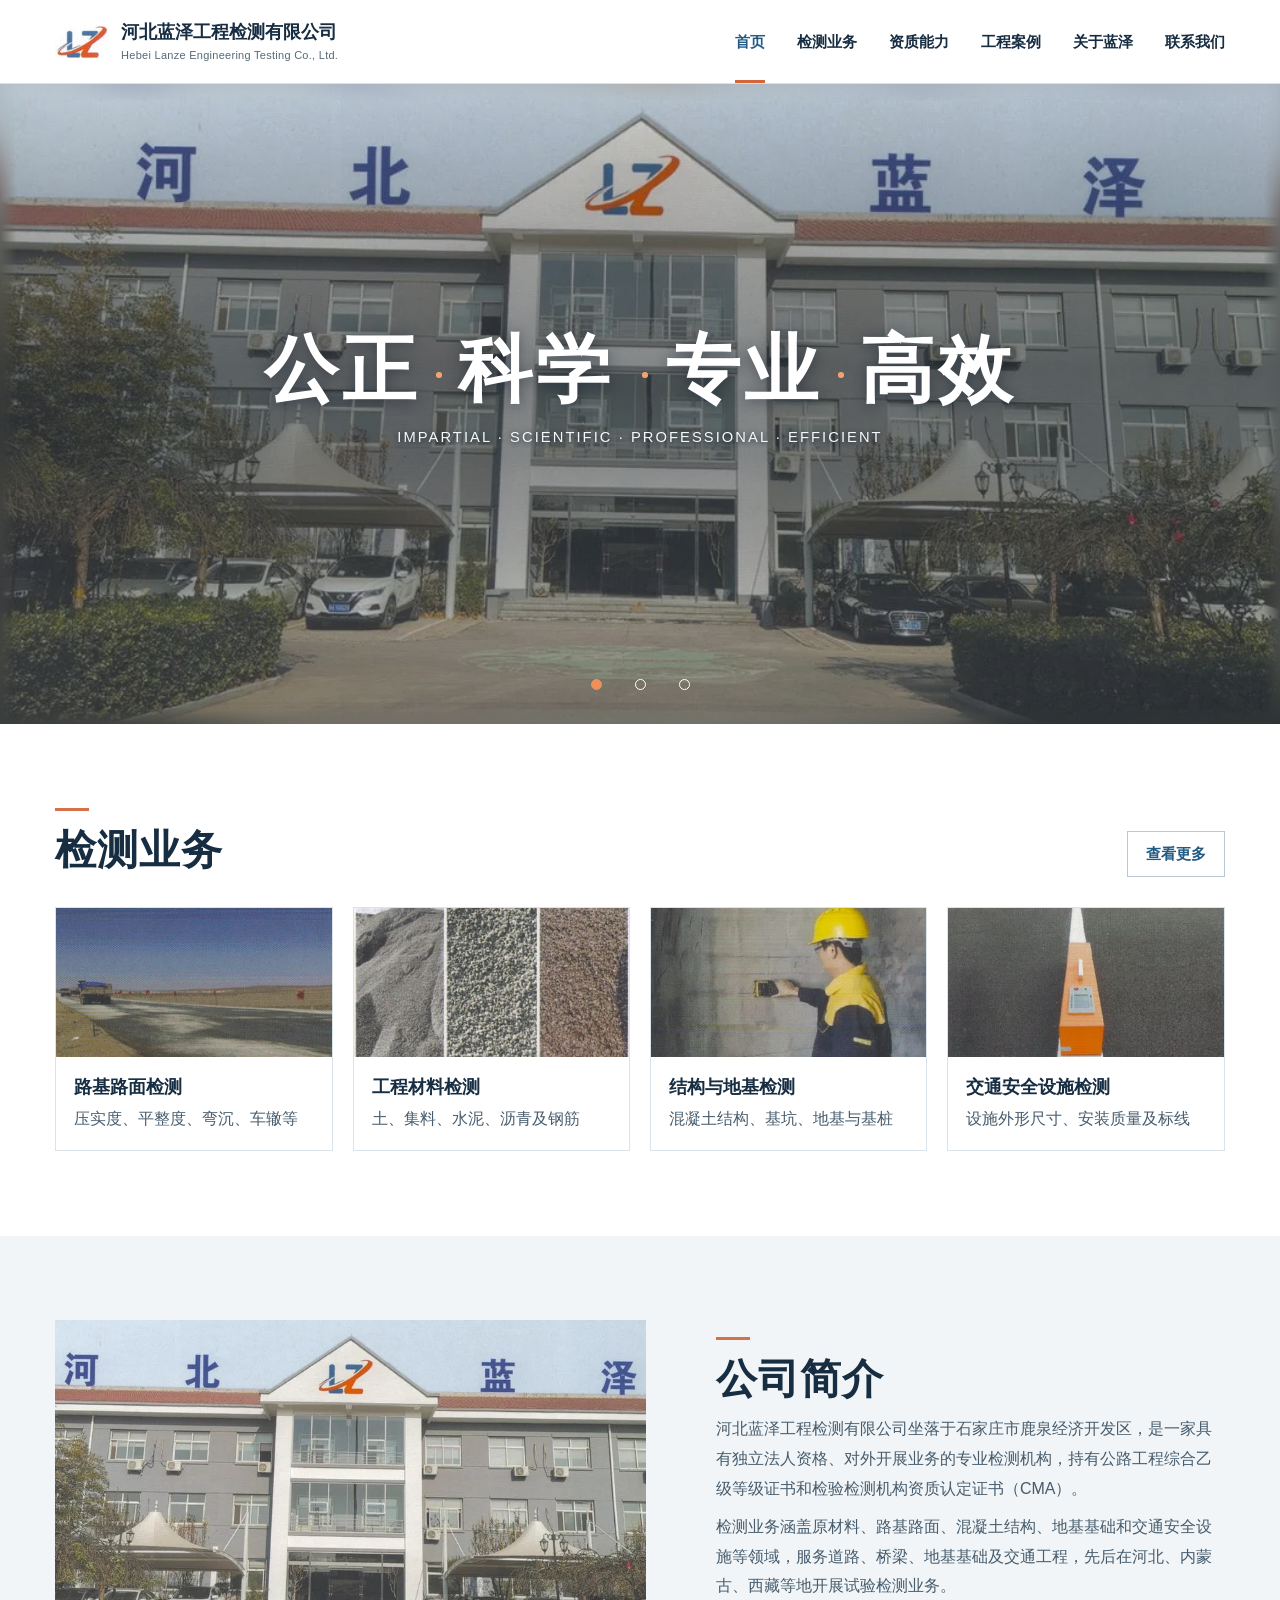
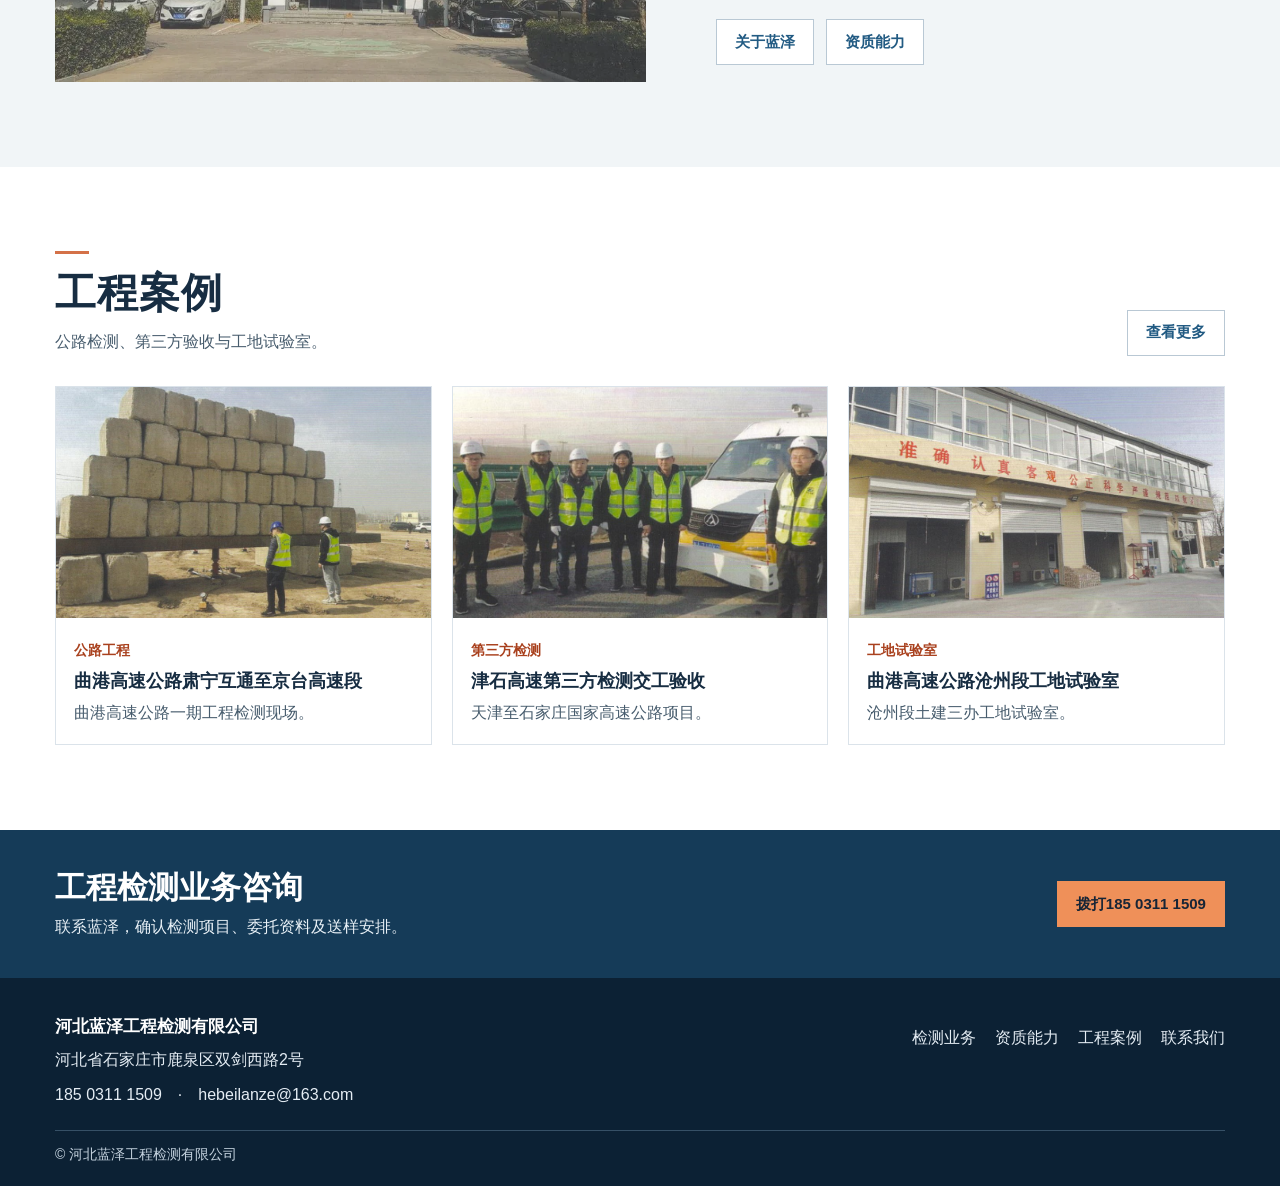
==== index.html @ 1d8c13ee "Enlarge the mobile homepage banner - Phone banner 8:5 (was 16:9); photos stay complete, scaled 8% so" ====
<!doctype html>
<html lang="zh-CN">
<head>
  <meta charset="utf-8">
  <meta name="viewport" content="width=device-width, initial-scale=1, viewport-fit=cover">
  <meta name="description" content="河北蓝泽工程检测有限公司提供公路工程、工程材料及地基基础检测服务。浏览业务范围、资质能力、工程案例及联系方式。">
  <title>河北蓝泽工程检测有限公司｜公路工程试验检测</title>
  <link rel="icon" href="assets/logo.jpg" type="image/jpeg">
  <link rel="stylesheet" href="styles.css?v=20261122e">
  <link rel="stylesheet" href="desktop-carousel.css?v=20261122e" media="(min-width: 961px), (min-width: 871px) and (min-height: 501px), (min-width: 871px) and (pointer: fine), (min-width: 871px) and (pointer: none)">
  <link rel="stylesheet" href="mobile.css?v=20261122e" media="(max-width: 870px), (max-width: 960px) and (max-height: 500px) and (pointer: coarse)">
  <script src="site.js?v=20261122e" defer></script>
  <script src="carousel.js?v=20261122e" defer></script>
</head>
<body class="home-page">
<a class="skip" href="#main">跳至页面内容</a>
      <header class="header">
        <div class="container header-row">
          <a class="brand" href="index.html">
            <img src="assets/logo.jpg" alt="" width="104" height="69" class="brand-mark">
            <span class="brand-text">
              <span class="brand-name">河北蓝泽工程检测有限公司</span>
              <span class="brand-en" lang="en">Hebei Lanze Engineering Testing Co., Ltd.</span>
            </span>
          </a>
          <button class="menu-button" type="button" aria-controls="site-nav" aria-expanded="false" aria-label="展开导航">
            <span class="menu-bars" aria-hidden="true"></span>
          </button>
          <nav class="nav" id="site-nav" aria-label="主导航">
            <a class="nav-link" href="index.html" aria-current="page">首页</a>
<a class="nav-link" href="services.html">检测业务</a>
<a class="nav-link" href="qualifications.html">资质能力</a>
<a class="nav-link" href="projects.html">工程案例</a>
<a class="nav-link" href="about.html">关于蓝泽</a>
<a class="nav-link" href="contact.html">联系我们</a>
          </nav>
        </div>
      </header>
<main id="main">
<section class="hero" data-carousel aria-label="公正、科学、专业、高效">
    <div class="hero-slides">

          <div class="hero-slide hero-office" data-slide data-active aria-hidden="false">
            <picture>
              <source media="(max-width: 870px), (max-width: 960px) and (max-height: 500px) and (pointer: coarse)" srcset="assets/office-mobile.webp" type="image/webp">
              <source media="(max-width: 870px), (max-width: 960px) and (max-height: 500px) and (pointer: coarse)" srcset="assets/office-mobile.jpg">
              <img src="assets/office.jpg" alt="河北蓝泽工程检测有限公司正门" width="1800" height="899" fetchpriority="high">
            </picture>
          </div>

          <!-- shijiazhuang-expressway.jpg photo credit and license: assets/photo-credits.txt -->
          <div class="hero-slide hero-highway" data-slide aria-hidden="true">
            <picture>
              <source media="(max-width: 870px), (max-width: 960px) and (max-height: 500px) and (pointer: coarse)" srcset="assets/shijiazhuang-expressway-mobile.webp" type="image/webp">
              <source media="(max-width: 870px), (max-width: 960px) and (max-height: 500px) and (pointer: coarse)" srcset="assets/shijiazhuang-expressway-mobile.jpg">
              <img src="assets/shijiazhuang-expressway.jpg" alt="石家庄 S78 高速公路的高处远景" width="1800" height="960" decoding="async">
            </picture>
          </div>


          <div class="hero-slide hero-bridge-truck" data-slide aria-hidden="true">
            <picture>
              <source media="(max-width: 870px), (max-width: 960px) and (max-height: 500px) and (pointer: coarse)" srcset="assets/bridge-truck-mobile.webp" type="image/webp">
              <source media="(max-width: 870px), (max-width: 960px) and (max-height: 500px) and (pointer: coarse)" srcset="assets/bridge-truck-mobile.jpg">
              <img src="assets/bridge-truck.jpg" alt="河北蓝泽的黄色桥梁检测车" width="1800" height="867" decoding="async">
            </picture>
          </div></div>
    <div class="container">
      <div class="hero-copy">
        <h1 aria-label="公正、科学、专业、高效"><span>公正<i aria-hidden="true"></i>科学</span><span>专业<i aria-hidden="true"></i>高效</span></h1>
        <p class="hero-translation" lang="en">Impartial · Scientific · Professional · Efficient</p>
      </div>
    </div>
    <div class="hero-controls" data-slide-controls role="group" aria-label="首页图片切换">
      <button class="slide-select" type="button" data-slide-to="0" aria-label="显示公司正门" aria-pressed="true"></button>
<button class="slide-select" type="button" data-slide-to="1" aria-label="显示石家庄 S78 高速公路远景" aria-pressed="false"></button>
<button class="slide-select" type="button" data-slide-to="2" aria-label="显示蓝泽检测车" aria-pressed="false"></button>
    </div>
  </section>
  <section class="section home-services" id="home-services">
    <div class="container">
      <div class="section-heading"><div><p class="mobile-only section-eyebrow" lang="en">Services</p><h2>检测业务</h2></div><a class="button button-outline home-more" href="services.html" aria-label="查看更多检测业务">查看更多</a></div>
      <div class="cards cards-four service-cards"><a class="card" href="services.html#road">
              <img src="assets/road.jpg" alt="" width="440" height="296" loading="lazy" decoding="async">
              <div class="card-body"><h3>路基路面检测</h3><p>压实度、平整度、弯沉、车辙等</p></div>
            </a>
<a class="card" href="services.html#materials">
              <img src="assets/aggregate.jpg" alt="" width="444" height="296" loading="lazy" decoding="async">
              <div class="card-body"><h3>工程材料检测</h3><p>土、集料、水泥、沥青及钢筋</p></div>
            </a>
<a class="card" href="services.html#structures">
              <img src="assets/structure.jpg" alt="" width="443" height="294" loading="lazy" decoding="async">
              <div class="card-body"><h3>结构与地基检测</h3><p>混凝土结构、基坑、地基与基桩</p></div>
            </a>
<a class="card" href="services.html#traffic">
              <img src="assets/traffic.jpg" alt="" width="444" height="293" loading="lazy" decoding="async">
              <div class="card-body"><h3>交通安全设施检测</h3><p>设施外形尺寸、安装质量及标线</p></div>
            </a></div>
    </div>
  </section>
  <section class="section section-tint home-about">
    <div class="container split">
      <figure class="split-media">
        <picture>
          <source media="(max-width: 870px), (max-width: 960px) and (max-height: 500px) and (pointer: coarse)" srcset="assets/office-mobile.webp" type="image/webp">
          <source media="(max-width: 870px), (max-width: 960px) and (max-height: 500px) and (pointer: coarse)" srcset="assets/office-mobile.jpg">
          <img src="assets/office.jpg" alt="河北蓝泽工程检测有限公司正门" width="1800" height="899" loading="lazy" decoding="async">
        </picture>
      </figure>
      <div class="split-copy">
        <div class="split-heading"><div><p class="mobile-only section-eyebrow" lang="en">About Lanze</p><h2>公司简介</h2></div><a class="mobile-only home-more" href="about.html" aria-label="查看更多公司介绍">查看更多</a></div>
        <p>河北蓝泽工程检测有限公司坐落于石家庄市鹿泉经济开发区，是一家具有独立法人资格、对外开展业务的专业检测机构，持有公路工程综合乙级等级证书和检验检测机构资质认定证书（CMA）。</p>
        <p>检测业务涵盖原材料、路基路面、混凝土结构、地基基础和交通安全设施等领域，服务道路、桥梁、地基基础及交通工程，先后在河北、内蒙古、西藏等地开展试验检测业务。</p>
        <dl class="mobile-only home-facts">
          <div><dt>检测业务类别</dt><dd>16 <span>大类</span></dd></div>
          <div><dt>检测参数</dt><dd>164 <span>项</span></dd></div>
          <div><dt>大中型检测仪器设备</dt><dd>207 <span>余台套</span></dd></div>
          <div><dt>中心试验室检测室</dt><dd>20 <span>个</span></dd></div>
          <div><dt>办公及试验场所</dt><dd>1,500 <span>m²</span></dd></div>
          <div><dt>试验检测师</dt><dd>18 <span>名</span></dd></div>
        </dl>
        <div class="actions"><a class="button button-outline" href="about.html">关于蓝泽</a><a class="button button-outline" href="qualifications.html">资质能力</a></div>
      </div>
    </div>
  </section>
  <section class="section home-projects" id="home-projects">
    <div class="container">
      <div class="section-heading"><div><p class="mobile-only section-eyebrow" lang="en">Projects</p><h2>工程案例</h2><p>公路检测、第三方验收与工地试验室。</p></div><a class="button button-outline home-more" href="projects.html" aria-label="查看更多工程案例">查看更多</a></div>
      <div class="cards cards-three case-cards"><a class="card" href="projects.html#qugang"><img src="assets/qugang.jpg" alt="曲港高速公路项目现场" width="946" height="706" loading="lazy" decoding="async"><div class="card-body"><span class="category">公路工程</span><h3>曲港高速公路肃宁互通至京台高速段</h3><p>曲港高速公路一期工程检测现场。</p></div></a>
<a class="card" href="projects.html#jinshi"><img src="assets/jinshi.jpg" alt="津石高速交工验收现场的检测人员" width="833" height="833" loading="lazy" decoding="async"><div class="card-body"><span class="category">第三方检测</span><h3>津石高速第三方检测交工验收</h3><p>天津至石家庄国家高速公路项目。</p></div></a>
<a class="card" href="projects.html#laboratory"><img src="assets/site-lab.jpg" alt="曲港高速公路沧州段工地试验室外景" width="970" height="723" loading="lazy" decoding="async"><div class="card-body"><span class="category">工地试验室</span><h3>曲港高速公路沧州段工地试验室</h3><p>沧州段土建三办工地试验室。</p></div></a></div>
    </div>
  </section>

  <section class="mobile-only section home-equipment section-tint" id="home-equipment" aria-labelledby="home-equipment-title">
    <div class="container">
      <div class="section-heading"><div><p class="section-eyebrow" lang="en">Equipment</p><h2 id="home-equipment-title">仪器设备</h2></div><a class="home-more" href="qualifications.html#laboratory-equipment" aria-label="查看更多仪器设备">查看更多</a></div>
      <p class="section-note">配有 207 余台套大中型检测仪器设备及专用检测车辆。</p>
      <ul class="equipment-strip">
        <li><a href="qualifications.html#laboratory-equipment"><img src="assets/multifunction-testing-vehicle.webp" alt="多功能检测车" width="890" height="831" loading="lazy" decoding="async"><span>多功能检测车</span></a></li>
        <li><a href="qualifications.html#laboratory-equipment"><img src="assets/flatness-vehicle.jpg" alt="平整度检测车" width="900" height="842" loading="lazy" decoding="async"><span>平整度检测车</span></a></li>
        <li class="equipment-wide"><a href="qualifications.html#laboratory-equipment"><img src="assets/bridge-truck-mobile.webp" alt="桥梁检测车" width="900" height="433" loading="lazy" decoding="async"><span>桥梁检测车</span></a></li>
        <li><a href="qualifications.html#laboratory-equipment"><img src="assets/rut-tester.jpg" alt="车辙试验机" width="870" height="636" loading="lazy" decoding="async"><span>车辙试验机</span></a></li>
      </ul>
    </div>
  </section>

  <section class="mobile-only section home-credentials" id="home-credentials" aria-labelledby="home-credentials-title">
    <div class="container">
      <div class="section-heading"><div><p class="section-eyebrow" lang="en">Credentials</p><h2 id="home-credentials-title">企业资质</h2></div><a class="home-more" href="qualifications.html" aria-label="查看更多企业资质">查看更多</a></div>
      <ul class="credential-links">
        <li><a href="qualifications.html#business-license"><span class="credential-thumb"><img src="assets/business-license-thumb.webp" alt="营业执照" width="520" height="374" loading="lazy" decoding="async"></span><span class="credential-name">营业执照</span></a></li>
        <li><a href="qualifications.html#cma-certificate"><span class="credential-thumb"><img src="assets/cma-certificate-thumb.webp" alt="检验检测机构资质认定证书" width="375" height="520" loading="lazy" decoding="async"></span><span class="credential-name">检验检测机构资质认定证书</span></a></li>
        <li><a href="qualifications.html#highway-certificate"><span class="credential-thumb"><img src="assets/highway-certificate-thumb.webp" alt="公路水运工程试验检测机构等级证书" width="376" height="520" loading="lazy" decoding="async"></span><span class="credential-name">公路水运工程试验检测机构等级证书</span></a></li>
      </ul>
    </div>
  </section>

      <section class="contact-band">
        <div class="container">
          <div><p class="mobile-only section-eyebrow" lang="en">Contact</p><h2>工程检测业务咨询</h2><p>联系蓝泽，确认检测项目、委托资料及送样安排。</p></div>
          <a class="button button-primary" href="tel:18503111509"><span>拨打</span> 185 0311 1509</a>
        </div>
      </section>
</main>
<footer class="footer">
  <div class="container">
    <div class="footer-main">
      <div>
        <h2>河北蓝泽工程检测有限公司</h2>
        <p>河北省石家庄市鹿泉区双剑西路2号</p>
        <p><a href="tel:18503111509">185 0311 1509</a>　·　<a href="mailto:hebeilanze@163.com">hebeilanze@163.com</a></p>
      </div>
      <nav aria-label="页脚导航">
        <a href="services.html">检测业务</a>
        <a href="qualifications.html">资质能力</a>
        <a href="projects.html">工程案例</a>
        <a href="contact.html">联系我们</a>
      </nav>
    </div>
    <div class="footer-small">© 河北蓝泽工程检测有限公司</div>
  </div>
</footer>
<nav class="mobile-only mobile-contact" aria-label="业务联系">
  <a href="contact.html">联系蓝泽</a>
  <a href="tel:18503111509">电话咨询</a>
</nav>
</body>
</html>
---- styles.css ----
:root {
  --ink: #172d42;
  --navy: #10283e;
  --navy-dark: #0c2134;
  --blue: #225b83;
  --muted: #475c6d;
  --line: #dbe3ea;
  --mist: #f1f5f7;
  --white: #fff;
  --orange: #ef9059;
  --rust: #a9411e;
  --page: 1200px;
  --gutter: clamp(16px, 4.3vw, 66px);
  font-family: -apple-system, BlinkMacSystemFont, "PingFang SC", "Hiragino Sans GB", "Microsoft YaHei", "Noto Sans CJK SC", Arial, sans-serif;
  color: var(--ink);
  background: var(--white);
  -webkit-text-size-adjust: 100%;
}
* { box-sizing: border-box; }
body { margin: 0; font-size: 1rem; line-height: 1.7; }
a { color: inherit; text-decoration: none; }
button { font: inherit; }
a:focus-visible, button:focus-visible, summary:focus-visible { outline: 3px solid #dc743c; outline-offset: 4px; }
img { display: block; max-width: 100%; height: auto; }
h1, h2, h3, p, figure, ul, dl, dd { margin: 0; }
h1, h2, h3 { line-height: 1.28; }
p + p { margin-top: 1em; }
ul { padding-left: 1.3em; }
.container { width: calc(100% - var(--gutter) * 2); max-width: var(--page); margin: 0 auto; }
.skip { position: absolute; z-index: 5; left: 12px; top: 6px; padding: 6px 16px; color: var(--navy); background: white; transform: translateY(-160%); }
.skip:focus { transform: none; }
.sr-only { position: absolute; width: 1px; height: 1px; padding: 0; margin: -1px; overflow: hidden; clip: rect(0, 0, 0, 0); white-space: nowrap; border: 0; }
.mobile-only { display: none; }

.footer a:hover { text-decoration: underline; text-underline-offset: 4px; }
.header { background: white; position: relative; z-index: 2; border-bottom: 1px solid var(--line); }
.header-row { display: flex; align-items: center; justify-content: space-between; min-height: 83px; gap: 22px; }
.brand { display: inline-flex; align-items: center; gap: 12px; min-width: 0; padding-block: 8px; flex-shrink: 0; }
.brand-mark { display: block; width: 54px; height: 43px; object-fit: contain; }
.brand-text { display: grid; gap: 3px; }
.brand-name { font-size: 1.125rem; font-weight: 760; line-height: 1.3; }
.brand-en { font-size: .6875rem; color: #556a78; letter-spacing: .025em; line-height: 1.3; }
.menu-button { display: none; color: var(--navy); }
.menu-bars, .menu-bars::before, .menu-bars::after { display: block; width: 22px; height: 2px; background: currentColor; border-radius: 2px; }
.menu-bars { position: relative; }
.menu-bars::before, .menu-bars::after { content: ""; position: absolute; left: 0; }
.menu-bars::before { top: -7px; }
.menu-bars::after { top: 7px; }
.menu-button[aria-expanded="true"] .menu-bars { background: transparent; }
.menu-button[aria-expanded="true"] .menu-bars::before { top: 0; transform: rotate(45deg); }
.menu-button[aria-expanded="true"] .menu-bars::after { top: 0; transform: rotate(-45deg); }
.nav { display: flex; gap: clamp(16px, 2.5vw, 35px); align-items: stretch; align-self: stretch; }
.nav-link { display: flex; align-items: center; position: relative; white-space: nowrap; font-size: .9375rem; font-weight: 650; }
.nav-link:hover, .nav-link[aria-current="page"] { color: var(--blue); }
.nav-link[aria-current="page"]::after { content: ""; position: absolute; height: 3px; inset: auto 0 0; background: #d36538; }

.hero { position: relative; isolation: isolate; color: white; background: var(--navy); overflow: hidden; }
.hero .container { display: flex; align-items: center; justify-content: center; min-height: clamp(330px, min(50vw, calc(100vh - 84px)), 780px); }
.hero-copy { padding: 30px 0 60px; text-align: center; pointer-events: none; }
.hero h1 { display: flex; flex-wrap: wrap; justify-content: center; gap: .13em .38em; font-size: clamp(2.8rem, 5.8vw, 5rem); font-weight: 600; letter-spacing: .055em; line-height: 1.13; text-shadow: 0 2px 14px rgba(8,24,39,.48); }
.hero-translation { margin: .83em 0 0; color: #f7f8fa; font-size: clamp(.62rem, 1.15vw, .94rem); font-weight: 500; letter-spacing: .14em; text-transform: uppercase; text-shadow: 0 1px 5px #172c36; }
.hero h1 span + span::before { content: ""; width: .075em; height: .075em; border-radius: 50%; background: #f4a273; margin: .12em .08em 0 0; }
.hero h1 span { display: inline-flex; align-items: center; gap: .16em; white-space: nowrap; }
.hero h1 i { display: block; width: .075em; height: .075em; background: #f4a273; border-radius: 50%; margin: .12em .06em 0; }
.hero-slides, .hero-slide { position: absolute; inset: 0; }
.hero-slides { z-index: -1; }
.hero-slide { opacity: 0; visibility: hidden; transition: opacity .52s ease, visibility .52s; }
.hero-slide[data-active] { opacity: 1; visibility: visible; z-index: 1; }
.hero-slide picture, .hero-slide img { display: block; width: 100%; height: 100%; }
.hero-slide img { object-fit: contain; object-position: center; }
.hero-slide::after {
  content: ""; position: absolute; inset: 0;
  background: linear-gradient(180deg, rgba(19,28,35,.18), rgba(19,28,35,.50) 42%, rgba(19,28,35,.50));
}
.hero-controls { display: none; position: absolute; left: 50%; transform: translateX(-50%); bottom: 18px; align-items: center; }
.hero[data-carousel-ready] .hero-controls { display: flex; }
.hero-controls button { display: grid; place-items: center; width: 44px; height: 44px; padding: 0; border: 0; color: white; background: transparent; cursor: pointer; }
.slide-select::before { content: ""; width: 9px; height: 9px; border: 1px solid white; border-radius: 50%; }
.slide-select[aria-pressed="true"]::before { background: var(--orange); border-color: var(--orange); }
.actions { display: flex; gap: 12px; flex-wrap: wrap; margin-top: 26px; }
.button { min-height: 46px; padding: 9px 18px; display: inline-flex; align-items: center; justify-content: center; border: 1px solid transparent; text-align: center; font-size: .9375rem; line-height: 1.35; font-weight: 700; transition: background .16s ease, color .16s ease, border-color .16s ease; }
.button-primary { background: var(--orange); color: #172536; }
.button-primary:hover { background: #ffb283; }
.button-outline { border-color: #b9c8d4; color: var(--blue); background: white; }
.button-outline:hover { border-color: var(--blue); background: #eaf2f8; }

.section { padding-block: clamp(45px, 6.6vw, 92px); }
.section-tint { background: var(--mist); }
.section-heading { display: flex; justify-content: space-between; align-items: flex-end; flex-wrap: wrap; gap: 15px 26px; margin-bottom: 30px; }
.section-heading h2, .split-copy h2 { font-size: clamp(1.7rem, 3.3vw, 2.55rem); letter-spacing: .025em; }
.section-heading h2::before, .split-copy h2::before { content: ""; display: block; background: #d47148; width: 34px; height: 3px; margin-bottom: 13px; }
.section-heading p, .split-copy p { margin-top: 9px; color: var(--muted); }
.cards { display: grid; gap: 20px; }
.cards-four { grid-template-columns: repeat(4, minmax(0, 1fr)); }
.cards-three { grid-template-columns: repeat(3, minmax(0, 1fr)); }
.card { min-width: 0; border: 1px solid var(--line); background: white; }
a.card { display: flex; flex-direction: column; }
a.card:hover { border-color: #7c9ab0; box-shadow: 0 8px 24px rgba(27,54,77,.09); }
.card img { width: 100%; aspect-ratio: 1.9; object-fit: cover; background: #dae4ea; }
.service-cards .card img { aspect-ratio: 1.85; }
.service-cards .card:hover h3 { color: var(--blue); }
.case-cards img { aspect-ratio: 1.62; }
.card-body { padding: 18px; min-width: 0; }
.card h3 { font-size: 1.125rem; line-height: 1.42; }
.card p { color: var(--muted); margin-top: 6px; font-size: 1rem; line-height: 1.62; }
.category { display: inline-block; color: var(--rust); font-size: .875rem; font-weight: 700; margin-bottom: 6px; }
.split { display: grid; grid-template-columns: 1.16fr 1fr; align-items: center; gap: clamp(26px, 5.5vw, 85px); }
.split-media img { width: 100%; max-height: 423px; aspect-ratio: 1.63; object-fit: cover; }
.split-media figcaption { padding-top: 6px; color: var(--muted); font-size: .875rem; }
.split-copy p { line-height: 1.85; }
.split-copy .actions { margin-top: 18px; }
.credential-business-license { --document-angle: -.52deg; }
.credential-cma-certificate { --document-angle: -.31deg; }
.credential-highway-certificate { --document-angle: -.38deg; }
.credential-image img { transform: rotate(var(--document-angle, 0deg)); }

.contact-band { background: #153b58; color: white; padding-block: 38px; }
.contact-band .container { display: flex; flex-wrap: wrap; gap: 18px 32px; align-items: center; justify-content: space-between; }
.contact-band h2 { font-size: clamp(1.35rem, 2.4vw, 1.95rem); }
.contact-band p { margin-top: 6px; color: #e8f0f6; }
.footer { background: var(--navy-dark); color: #e5edf4; padding-block: 38px 19px; }
.footer-main { display: flex; align-items: flex-start; justify-content: space-between; gap: 22px 40px; flex-wrap: wrap; }
.footer h2 { color: white; font-size: 1.0625rem; }
.footer p { margin-top: 8px; }
.footer nav { display: flex; flex-wrap: wrap; column-gap: 19px; }
.footer nav a { display: inline-flex; min-height: 44px; align-items: center; }
.footer-small { margin-top: 22px; padding-top: 12px; border-top: 1px solid #365066; font-size: .875rem; color: #c5d3df; }

.page-hero { background: var(--navy); color: white; padding-block: 28px clamp(41px, 7vw, 84px); }
.breadcrumb { display: flex; flex-wrap: wrap; align-items: center; gap: 8px; font-size: .875rem; color: #d4e3ef; }
.breadcrumb a { display: inline-flex; align-items: center; min-height: 31px; text-decoration: underline; text-underline-offset: 3px; }
.page-hero h1 { margin-top: 13px; font-size: clamp(2.15rem, 5vw, 3.45rem); letter-spacing: .04em; }
.page-hero p { margin-top: 10px; max-width: 700px; color: #eaf2f7; }
.anchor-nav { background: var(--mist); border-bottom: 1px solid var(--line); padding-block: 11px; }
.anchor-nav .container { display: flex; flex-wrap: wrap; gap: 6px 16px; }
.anchor-nav a { display: inline-flex; align-items: center; min-height: 44px; font-weight: 700; color: var(--blue); text-decoration: underline; text-underline-offset: 4px; }
.service-block { padding-block: clamp(28px, 5vw, 52px); border-bottom: 1px solid var(--line); }
.service-block:last-child { border-bottom: 0; }
.service-block h2, .article h2 { font-size: clamp(1.45rem, 2.8vw, 2rem); }
.service-block p, .article p { margin-top: 9px; color: var(--muted); }
.table-list { list-style: none; padding: 0; border-top: 1px solid var(--line); margin-top: 17px; }
.table-list li { display: grid; grid-template-columns: minmax(135px, 23%) 1fr; gap: 12px 24px; border-bottom: 1px solid var(--line); padding: 13px 12px; background: white; }
.table-list li:nth-child(even) { background: var(--mist); }
.table-list li span { color: var(--muted); }
.service-scope { margin-top: 22px; max-width: 850px; color: var(--muted); }
.testing-list li { grid-template-columns: clamp(116px, 15vw, 172px) minmax(0, 1fr); align-items: start; padding: 16px; }
.testing-list img { width: 100%; border-radius: 2px; }
.service-entry-copy h3 { color: var(--blue); font-size: 1.08rem; }
.service-entry-copy p { line-height: 1.75; }
.article { max-width: 780px; }
.article + .article { margin-top: 36px; }
.project-list { margin-top: 14px; }
.project-list li + li { margin-top: 8px; }
.gallery figcaption { padding: 13px 14px; font-size: 1rem; font-weight: 650; }
.gallery img { aspect-ratio: 1.5; }
.gallery-title { margin: 23px 0 11px; font-size: 1.2rem; color: var(--blue); }
.facility-gallery img { object-fit: contain; background: #fff; }
.credentials { display: grid; grid-template-columns: repeat(3, minmax(0, 1fr)); gap: 18px; }
.credential { border: 1px solid var(--line); background: white; }
.credential-image { display: block; padding: 18px; background: var(--mist); }
.credential-image img { width: 100%; height: 232px; object-fit: contain; }
.credential-copy { padding: 16px 18px; text-align: center; }
.credential-copy h3 { font-size: 1.125rem; line-height: 1.45; }
.note { border-left: 3px solid #cb6a44; margin-top: 24px; padding: 11px 15px; background: var(--mist); color: var(--muted); }
.contact-items { margin-top: 12px; }
.contact-items > div { display: grid; grid-template-columns: 90px 1fr; gap: 9px; align-items: baseline; padding-block: 10px; border-bottom: 1px solid var(--line); }
.contact-items dt { font-weight: 700; }
.contact-items dd { min-width: 0; overflow-wrap: break-word; overflow-wrap: anywhere; }
.contact-items a { display: inline-flex; min-height: 44px; align-items: center; color: var(--blue); text-decoration: underline; text-underline-offset: 4px; }
.tel { white-space: nowrap; font-variant-numeric: tabular-nums; }

@media (max-width: 1020px) {
  .nav { gap: 16px; }
  .brand-name { font-size: 1.02rem; }
  .brand-mark { width: 50px; height: 38px; }
  .cards { gap: 14px; }
  .card-body { padding: 13px; }
  .nav-link { font-size: .9rem; }
}
@media (max-width: 870px) {
  .header-row { min-height: 68px; flex-wrap: wrap; gap: 0; }
  .nav { width: 100%; min-width: 0; flex-wrap: wrap; gap: 0 14px; border-top: 1px solid var(--line); }
  .nav-link { min-height: 46px; }
  .js .menu-button { display: inline-flex; align-items: center; justify-content: center; width: 44px; min-height: 44px; padding: 0; border: 0; background: white; }
  .js .nav:not(.open) { display: none; }
  .js .nav { display: grid; grid-template-columns: repeat(3, minmax(0, 1fr)); padding: 5px 0; }
  .js .nav-link { padding: 7px 0; }
  .nav-link[aria-current="page"]::after { right: auto; width: 29px; }
  .hero .container { min-height: 0; aspect-ratio: 2 / 1; }
  .hero-slide img { object-fit: contain; object-position: center; }
  .hero-slide::after {
    background: linear-gradient(180deg, rgba(7,23,38,.06) 5%, rgba(7,23,38,.36) 52%, rgba(7,23,38,.63));
  }
  .hero h1 { font-size: clamp(2.8rem, 8.6vw, 4.7rem); }
  .hero-controls { bottom: 8px; }
  .split { gap: 25px; }
  .cards-four { grid-template-columns: repeat(2, minmax(0, 1fr)); }
}
@media (max-width: 620px) {
  .brand { gap: 7px; }
  .brand-mark { width: 39px; height: 31px; }
  .brand-text { gap: 2px; }
  .brand-name { font-size: .94rem; }
  .brand-en { font-size: .62rem; }
  .hero .container { width: 100%; aspect-ratio: 16 / 9; padding-inline: var(--gutter); }
  .hero h1 { gap: .12em .34em; font-size: clamp(1.8rem, 8.1vw, 3.35rem); }
  .hero-copy { padding: 0 0 15px; }
  .hero-controls { bottom: 1px; }
  .section-heading { margin-bottom: 19px; }
  .section-heading h2::before, .split-copy h2::before { margin-bottom: 9px; }
  .card h3 { font-size: 1.025rem; }
  .cards { gap: 11px; }
  .card-body { padding: 11px; }
  .cards-three, .split, .credentials { grid-template-columns: minmax(0, 1fr); }
  .credential-image img { height: clamp(204px, 62vw, 345px); }
  .gallery { grid-template-columns: repeat(2, minmax(0, 1fr)); }
  .service-cards .card img { aspect-ratio: 1.5; object-fit: contain; }
  .case-cards img, .split-media img { aspect-ratio: auto; max-height: none; }
  .contact-band .container { gap: 14px; }
  .footer-main { gap: 14px; }
  .table-list li { grid-template-columns: minmax(0, 1fr); padding: 10px 11px; gap: 3px; }
}
@media (max-width: 355px) {
  .brand-en { display: none; }
  .brand-name { font-size: .88rem; }
  .actions { gap: 8px; }
  .button { padding-inline: 12px; }
  .service-cards { grid-template-columns: minmax(0, 1fr); }
  .service-cards a.card { display: grid; grid-template-columns: 95px minmax(0, 1fr); align-items: center; }
  .service-cards .card img { height: 100%; aspect-ratio: auto; object-fit: contain; }
}
@media (prefers-reduced-motion: reduce) {
  *, *::before, *::after { transition: none !important; }
}
---- desktop-carousel.css ----
.hero .container { min-height: clamp(330px, min(50vw, calc(100vh - 84px)), 880px); }
.hero-slide { transition: none; }

.hero-office { --hero-backdrop: url("assets/office.jpg"); --photo-ratio: calc(1800 / 899); }
.hero-highway { --hero-backdrop: url("assets/shijiazhuang-expressway.jpg"); --photo-ratio: calc(1800 / 960); }
.hero-bridge-truck { --hero-backdrop: url("assets/bridge-truck.jpg"); --photo-ratio: calc(1800 / 867); }
.hero-slide::before {
  content: "";
  position: absolute;
  inset: -48px;
  background: var(--hero-backdrop) center / 100% 100% no-repeat;
  filter: blur(28px) saturate(.84);
}
.hero-slide::after {
  background: linear-gradient(180deg, rgba(19,28,35,.13), rgba(19,28,35,.50) 44%, rgba(19,28,35,.49) 58%, rgba(19,28,35,.25) 84%, rgba(19,28,35,.34));
}
.hero-slide picture {
  position: relative;
  container-type: size;
  display: grid;
  grid-template: minmax(0, 1fr) / minmax(0, 1fr);
  place-items: center;
}
.hero-slide img {
  --photo-fade: clamp(10px, 1.3vw, 23px);
  width: auto;
  width: min(100cqw, calc(100cqh * var(--photo-ratio)));
  height: auto;
  max-width: 100%;
  max-height: 100%;
  mask-image:
    linear-gradient(to right, transparent, black var(--photo-fade), black calc(100% - var(--photo-fade)), transparent),
    linear-gradient(to bottom, transparent, black var(--photo-fade), black calc(100% - var(--photo-fade)), transparent);
  mask-composite: intersect;
}
---- mobile.css ----
/* 手机版：只在 ≤870px 或横屏小屏触控设备加载，电脑版样式见 styles.css */
:root {
  --gutter: max(clamp(20px, 5.6vw, 40px), env(safe-area-inset-left, 0px), env(safe-area-inset-right, 0px));
  --ink: #1f2c33;
  --navy: #2b4250;
  --navy-dark: #2b4250;
  --blue: #3b6176;
  --muted: #66737a;
  --soft: #9aa3a8;
  --line: #e5e9ea;
  --mist: #f5f7f7;
  --accent: #c17a52;
  scroll-padding-top: calc(72px + env(safe-area-inset-top, 0px));
  scroll-padding-bottom: calc(72px + env(safe-area-inset-bottom, 0px));
}

body { padding-bottom: calc(53px + env(safe-area-inset-bottom, 0px)); color: var(--ink); }
.mobile-only { display: block; }
.skip { z-index: 12; }
h1, h2, h3, .button, .anchor-nav a, .contact-items dt, .category, .gallery figcaption { font-weight: 500; }

/* 页头与菜单 */
.header {
  position: sticky;
  top: 0;
  z-index: 10;
  padding-top: env(safe-area-inset-top, 0px);
  border-bottom: 1px solid var(--line);
  background: white;
}
.header-row {
  position: relative;
  min-height: 60px;
  width: 100%;
  padding-inline: var(--gutter);
  flex-wrap: wrap;
  gap: 0 8px;
  background: white;
}
.brand { flex: 1; gap: 10px; padding-block: 6px; }
.brand-mark { flex: 0 0 auto; width: 40px; height: 30px; }
.brand-text { display: block; }
.brand-name { display: block; color: var(--ink); font-size: clamp(.875rem, 4.2vw, 1.0625rem); font-weight: 500; letter-spacing: .04em; }
.brand-en { display: none; }
.header .menu-button {
  width: 44px;
  height: 44px;
  margin: 0 -11px 0 auto;
  border: 0;
  color: var(--ink);
  background: transparent;
}
.js .header .menu-button { display: inline-flex; align-items: center; justify-content: center; padding: 0; }
.menu-bars, .menu-bars::before, .menu-bars::after { width: 20px; height: 1.5px; border-radius: 1px; transition: transform .2s ease, width .2s ease, background .2s ease; }
.menu-bars::before { top: -6px; }
.menu-bars::after { top: 6px; left: auto; right: 0; width: 12px; }
.menu-button[aria-expanded="true"] .menu-bars::after { left: 0; right: auto; width: 20px; }
.header.menu-open::before {
  position: fixed;
  inset: 0;
  content: "";
  background: rgba(22, 32, 38, .34);
  animation: fade-in .2s ease both;
}
.header .nav {
  display: grid;
  width: 100%;
  min-width: 0;
  grid-template-columns: minmax(0, 1fr);
  gap: 0;
  border-top: 1px solid var(--line);
  background: white;
}
.js .header .nav {
  position: absolute;
  top: 100%;
  left: 0;
  max-height: calc(100vh - 61px - env(safe-area-inset-top, 0px));
  max-height: calc(100dvh - 61px - env(safe-area-inset-top, 0px));
  padding: 4px var(--gutter) 26px;
  overflow-y: auto;
  overscroll-behavior: contain;
  box-shadow: 0 18px 30px rgba(20, 34, 44, .1);
}
.js .header .nav.open { animation: menu-in .24s ease both; }
.js .header .nav:not(.open) { display: none; }
.header .nav-link {
  justify-content: space-between;
  min-height: 56px;
  padding: 4px 2px;
  border-bottom: 1px solid var(--line);
  color: var(--ink);
  font-size: 1rem;
  font-weight: 400;
  letter-spacing: .1em;
}
.header .nav-link::after,
.header .nav-link[aria-current="page"]::after {
  content: "";
  position: static;
  inset: auto;
  width: 6px;
  height: 6px;
  margin-right: 5px;
  border-top: 1px solid #b8c0c4;
  border-right: 1px solid #b8c0c4;
  background: none;
  transform: rotate(45deg);
}
.header .nav-link[aria-current="page"] { color: var(--blue); font-weight: 500; }
.header .nav-link[aria-current="page"]::after { border-color: var(--blue); }
.header .nav-link:active { color: var(--blue); }
@keyframes menu-in { from { opacity: 0; transform: translateY(-8px); } to { opacity: 1; transform: none; } }
@keyframes fade-in { from { opacity: 0; } to { opacity: 1; } }

/* 首页轮播：竖屏 8:5。照片放大 8% 后完整居中（两侧各裁约 4%，正门「河北蓝泽」仍完整），
   上下空出的部分用同一张照片的模糊版本衔接，照片边缘渐隐；横屏限高后照片按高度完整显示 */
.home-page .hero { background: #2e3c44; color: white; }
.hero-slides {
  position: relative;
  z-index: 0;
  height: min(62.5vw, 78vh);
  height: min(62.5vw, 78svh);
  touch-action: pan-y pinch-zoom;
  background: #2e3c44;
}
.hero-office { --hero-backdrop: url("assets/office-mobile.webp"); }
.hero-highway { --hero-backdrop: url("assets/shijiazhuang-expressway-mobile.webp"); }
.hero-bridge-truck { --hero-backdrop: url("assets/bridge-truck-mobile.webp"); }
.hero-slide { overflow: hidden; }
.hero-slide::before {
  position: absolute;
  inset: -24px;
  content: "";
  background: #2e3c44 var(--hero-backdrop) center / cover no-repeat;
  filter: blur(16px) saturate(.85);
}
.hero-slide picture { position: relative; }
.hero-slide img {
  position: absolute;
  top: 50%;
  left: 50%;
  width: 108%;
  max-width: none;
  height: auto;
  transform: translate(-50%, -50%);
  -webkit-mask-image: linear-gradient(to bottom, transparent, #000 14px, #000 calc(100% - 14px), transparent);
  mask-image: linear-gradient(to bottom, transparent, #000 14px, #000 calc(100% - 14px), transparent);
}
.hero-slide::after { background: linear-gradient(180deg, rgba(16, 24, 29, .16) 0%, rgba(16, 24, 29, .42) 50%, rgba(16, 24, 29, .4) 100%); }
.hero > .container {
  position: absolute;
  inset: 0;
  width: 100%;
  min-height: 0;
  aspect-ratio: auto;
  align-items: center;
  justify-content: center;
  padding: 0 var(--gutter) 16px;
  pointer-events: none;
}
.hero-copy { width: 100%; padding: 0; }
.hero h1 {
  flex-wrap: nowrap;
  gap: 0 .42em;
  padding-left: .22em;
  font-size: clamp(1.25rem, 6vw, 1.875rem);
  font-weight: 400;
  letter-spacing: .22em;
  line-height: 1.3;
  text-shadow: 0 1px 12px rgba(10, 20, 26, .45);
}
.hero h1 span { gap: .42em; }
.hero h1 i, .hero h1 span + span::before {
  width: 4px;
  height: 4px;
  flex: 0 0 4px;
  margin: 0 0 0 -.22em;
  border-radius: 50%;
  background: #f1c4a3;
}
.hero-translation {
  position: relative;
  margin-top: .55em;
  padding-top: 0;
  font-size: clamp(.47rem, 2.25vw, .75rem);
  font-weight: 400;
  letter-spacing: .1em;
  opacity: .88;
  text-wrap: balance;
}
.hero-controls { right: auto; bottom: 2px; left: 50%; transform: translateX(-50%); }
.hero-controls button { width: 34px; height: 40px; }
.hero-controls button::before { width: 14px; height: 2px; border: 0; border-radius: 0; background: rgba(255, 255, 255, .45); transition: width .3s ease, background .3s ease; }
.hero-controls button[aria-pressed="true"]::before { width: 26px; background: white; }

/* 栏目标题：英文小字 + 中文标题 + 浅灰「查看更多」 */
.section { padding-block: 40px; }
.section-heading { align-items: flex-end; gap: 8px 12px; margin-bottom: 18px; }
.section-heading h2, .split-copy h2 { font-size: clamp(1.35rem, 5.6vw, 1.75rem); letter-spacing: .04em; }
.section-heading h2::before, .split-copy h2::before { width: 18px; height: 2px; margin-bottom: 10px; }
.home-page .section { padding-block: clamp(46px, 12.5vw, 76px); }
.home-page .section-heading, .home-page .split-heading {
  display: flex;
  justify-content: space-between;
  align-items: flex-end;
  flex-wrap: nowrap;
  gap: 12px;
  margin-bottom: 24px;
  border: 0;
}
.home-page p.section-eyebrow {
  display: flex;
  align-items: center;
  gap: 8px;
  margin: 0 0 9px;
  color: var(--soft);
  font-size: .6875rem;
  font-weight: 400;
  letter-spacing: .22em;
  line-height: 1.2;
  text-transform: uppercase;
}
.home-page p.section-eyebrow::before { width: 16px; height: 1px; flex: 0 0 16px; content: ""; background: var(--accent); }
.home-page .section-heading h2, .home-page .split-copy h2 {
  color: var(--ink);
  font-size: clamp(1.3rem, 5.6vw, 1.625rem);
  font-weight: 500;
  letter-spacing: .08em;
  line-height: 1.3;
}
.home-page .section-heading h2::before, .home-page .split-copy h2::before { content: none; }
.home-page .section-heading p:not(.section-eyebrow) { margin-top: 6px; color: var(--muted); font-size: .8125rem; letter-spacing: .04em; }
.home-page .home-more {
  display: inline-flex;
  align-items: center;
  gap: 6px;
  flex-shrink: 0;
  min-height: 40px;
  margin-bottom: -7px;
  padding: 0 2px;
  border: 0;
  color: var(--soft);
  background: none;
  font-size: .8125rem;
  font-weight: 400;
  letter-spacing: .06em;
  text-decoration: none;
}
.home-page .home-more::after { width: 5px; height: 5px; content: ""; border-top: 1px solid currentColor; border-right: 1px solid currentColor; transform: rotate(45deg); }
.home-page .home-more:active { color: var(--blue); }
.home-page .section-note { margin: -12px 0 20px; color: var(--muted); font-size: .8125rem; letter-spacing: .03em; }
.home-page .card { border: 0; background: none; box-shadow: none; }

/* 检测业务：2×2 图卡 */
.home-services .service-cards { grid-template-columns: repeat(2, minmax(0, 1fr)); gap: 28px 14px; counter-reset: service; }
.home-services .service-cards .card { display: flex; flex-direction: column; }
.home-services .service-cards .card img { width: 100%; height: auto; aspect-ratio: 4 / 3; object-fit: cover; background: #e9edee; }
.home-services .service-cards .card-body { padding: 12px 0 0; }
.home-services .service-cards h3 { color: var(--ink); font-size: .9375rem; font-weight: 500; letter-spacing: .04em; line-height: 1.45; }
.home-services .service-cards h3::before {
  display: block;
  margin-bottom: 4px;
  color: var(--accent);
  content: "0" counter(service);
  counter-increment: service;
  font-size: .6875rem;
  font-weight: 400;
  letter-spacing: .14em;
}
.home-services .service-cards p { margin-top: 4px; color: var(--muted); font-size: .8125rem; line-height: 1.6; }

/* 公司简介 */
.home-about .split { display: flex; flex-direction: column-reverse; align-items: stretch; gap: 28px; }
.home-about .split-copy > p { color: #4e5b62; font-size: .9375rem; line-height: 1.95; }
.home-about .split-copy .actions { display: none; }
.home-about .split-media img { width: 100%; height: auto; max-height: none; aspect-ratio: auto; }
.home-facts { display: grid; grid-template-columns: repeat(2, minmax(0, 1fr)); margin-top: 26px; border-top: 1px solid var(--line); }
.home-facts div { display: flex; flex-direction: column-reverse; justify-content: flex-end; padding: 16px 12px 14px 0; border-bottom: 1px solid var(--line); }
.home-facts div:nth-child(even) { padding-left: 18px; border-left: 1px solid var(--line); }
.home-facts dt { margin-top: 3px; color: var(--muted); font-size: .75rem; letter-spacing: .04em; line-height: 1.5; }
.home-facts dd { color: var(--blue); font-size: clamp(1.5rem, 7vw, 2rem); font-weight: 300; font-variant-numeric: tabular-nums; letter-spacing: .01em; line-height: 1.2; }
.home-facts dd span { margin-left: 3px; color: var(--muted); font-size: .75rem; font-weight: 400; letter-spacing: .04em; }

/* 工程案例 */
.home-projects .case-cards { grid-template-columns: minmax(0, 1fr); gap: 0; }
.home-projects .case-cards .card:first-child img { width: 100%; height: auto; aspect-ratio: 16 / 10; object-fit: cover; }
.home-projects .case-cards .card:first-child .card-body { padding: 14px 0 22px; }
.home-projects .case-cards .card:first-child h3 { font-size: 1.0625rem; }
.home-projects .case-cards .card:not(:first-child) {
  display: grid;
  grid-template-columns: clamp(96px, 30vw, 150px) minmax(0, 1fr);
  align-items: center;
  gap: 16px;
  padding-block: 16px;
  border-top: 1px solid var(--line);
}
.home-projects .case-cards .card:last-child { border-bottom: 1px solid var(--line); }
.home-projects .case-cards .card:not(:first-child) img { height: auto; aspect-ratio: 4 / 3; object-fit: cover; }
.home-projects .case-cards .card:not(:first-child) .card-body { padding: 0; }
.home-projects .case-cards .card:not(:first-child) p { display: none; }
.home-projects .case-cards h3 { color: var(--ink); font-size: .9375rem; font-weight: 500; letter-spacing: .03em; line-height: 1.5; }
.home-projects .case-cards p { color: var(--muted); font-size: .8125rem; }
.home-projects .category { margin-bottom: 4px; color: var(--accent); font-size: .75rem; font-weight: 400; letter-spacing: .12em; }

/* 仪器设备：横向滑动 */
.equipment-strip {
  display: grid;
  grid-auto-flow: column;
  grid-auto-columns: 64%;
  gap: 12px;
  margin: 0 calc(var(--gutter) * -1);
  padding: 0 var(--gutter) 4px;
  overflow-x: auto;
  overscroll-behavior-x: contain;
  scroll-snap-type: x mandatory;
  scroll-padding-inline: var(--gutter);
  scrollbar-width: none;
  list-style: none;
}
.equipment-strip::-webkit-scrollbar { display: none; }
.equipment-strip li { scroll-snap-align: start; }
.equipment-strip a { display: block; }
.equipment-strip img { width: 100%; height: auto; aspect-ratio: 4 / 3; object-fit: cover; background: #e6eaeb; }
.equipment-wide img { object-position: 22% 50%; }
.equipment-strip span { display: block; padding-top: 10px; color: var(--ink); font-size: .875rem; letter-spacing: .04em; }

/* 企业资质：证照缩略图 */
.credential-links { display: grid; grid-template-columns: repeat(3, minmax(0, 1fr)); gap: 12px; padding: 0; border: 0; list-style: none; }
.credential-links a { display: flex; flex-direction: column; gap: 10px; }
.credential-thumb { position: relative; display: block; aspect-ratio: 3 / 4; background: #f1f4f4; }
.credential-thumb img {
  position: absolute;
  inset: 0;
  width: auto;
  height: auto;
  max-width: calc(100% - 22px);
  max-height: calc(100% - 22px);
  margin: auto;
  box-shadow: 0 3px 10px rgba(28, 44, 54, .14);
}
.credential-name { color: var(--ink); font-size: .75rem; letter-spacing: .02em; line-height: 1.55; text-wrap: balance; }

/* 咨询条与页脚：浅色，避免深色大色块 */
.contact-band { padding-block: 40px; border-top: 1px solid var(--line); color: var(--ink); background: var(--mist); }
.contact-band .container { gap: 16px; }
.contact-band h2 { font-size: 1.25rem; font-weight: 500; letter-spacing: .06em; }
.contact-band p { color: var(--muted); font-size: .875rem; }
.contact-band .container > .button { display: none; }
.home-page .contact-band { padding-block: clamp(46px, 12.5vw, 76px); }
.home-page .contact-band .container > .button {
  display: inline-flex;
  align-items: baseline;
  gap: 10px;
  min-height: 44px;
  padding: 0;
  border: 0;
  color: var(--blue);
  background: none;
  font-size: clamp(1.5rem, 7vw, 1.875rem);
  font-weight: 300;
  font-variant-numeric: tabular-nums;
  letter-spacing: .06em;
}
.home-page .contact-band .button span { color: var(--muted); font-size: .8125rem; font-weight: 400; letter-spacing: .1em; }
.footer { padding-block: 32px 22px; border-top: 1px solid var(--line); color: var(--muted); background: white; }
.footer h2 { color: var(--ink); font-size: 1rem; font-weight: 500; letter-spacing: .06em; }
.footer p { margin-top: 6px; font-size: .8125rem; }
.footer-main { gap: 12px; }
.footer nav { column-gap: 22px; }
.footer nav a { min-height: 40px; color: var(--ink); font-size: .875rem; }
.footer-small { margin-top: 10px; padding-top: 14px; border-top: 1px solid var(--line); color: var(--soft); font-size: .75rem; }
.mobile-contact {
  position: fixed;
  inset: auto 0 0;
  z-index: 8;
  display: grid;
  grid-template-columns: repeat(2, minmax(0, 1fr));
  padding: 0 0 env(safe-area-inset-bottom, 0px);
  border-top: 1px solid var(--line);
  background: white;
}
.mobile-contact a {
  display: grid;
  place-items: center;
  min-height: 52px;
  color: var(--ink);
  font-size: .9375rem;
  letter-spacing: .1em;
  line-height: 1.3;
  text-align: center;
}
.mobile-contact a[href^="tel:"] { border-left: 1px solid var(--line); color: var(--blue); background: #eef3f5; font-weight: 500; }
.mobile-contact a:active { color: var(--blue); background: #e3ecef; }

/* 内页 */
.page-hero { padding-block: 22px 30px; border-bottom: 1px solid var(--line); color: var(--ink); background: var(--mist); }
.breadcrumb { color: var(--soft); font-size: .75rem; letter-spacing: .06em; }
.breadcrumb a { min-height: 28px; text-decoration: none; }
.page-hero h1 { margin-top: 8px; font-size: clamp(1.6rem, 7vw, 2.1rem); letter-spacing: .08em; }
.page-hero p { margin-top: 6px; color: var(--muted); font-size: .875rem; }
.anchor-nav { background: white; }
.anchor-nav .container { display: grid; grid-template-columns: repeat(2, minmax(0, 1fr)); gap: 2px 10px; }
.anchor-nav a { font-size: .9375rem; text-decoration: none; }
.credentials { gap: 13px; }
.credential-copy { padding: 12px; }
.credential-copy h3 { font-size: 1rem; }
.service-scope { margin-top: 18px; }
.testing-list li { grid-template-columns: minmax(0, min(19vw, 85px)) minmax(0, 1fr); align-items: center; gap: 7px 13px; padding: 13px 10px; }
.service-entry-copy { display: contents; }
.service-entry-copy p { grid-column: 1 / -1; font-size: .9375rem; }
.facility-gallery figcaption { padding: 9px 10px; }

@media (min-width: 620px) {
  .home-services .service-cards { grid-template-columns: repeat(4, minmax(0, 1fr)); }
  .home-facts { grid-template-columns: repeat(3, minmax(0, 1fr)); }
  .home-facts div:nth-child(n) { padding-left: 16px; border-left: 1px solid var(--line); }
  .home-facts div:nth-child(3n+1) { padding-left: 0; border-left: 0; }
  .equipment-strip { grid-auto-columns: 38%; }
}
@media (orientation: landscape) {
  .hero-slide img {
    width: auto;
    height: 100%;
    -webkit-mask-image: linear-gradient(to right, transparent, #000 24px, #000 calc(100% - 24px), transparent);
    mask-image: linear-gradient(to right, transparent, #000 24px, #000 calc(100% - 24px), transparent);
  }
}
@media (prefers-reduced-motion: reduce) {
  .js .header .nav.open, .header.menu-open::before { animation: none; }
}
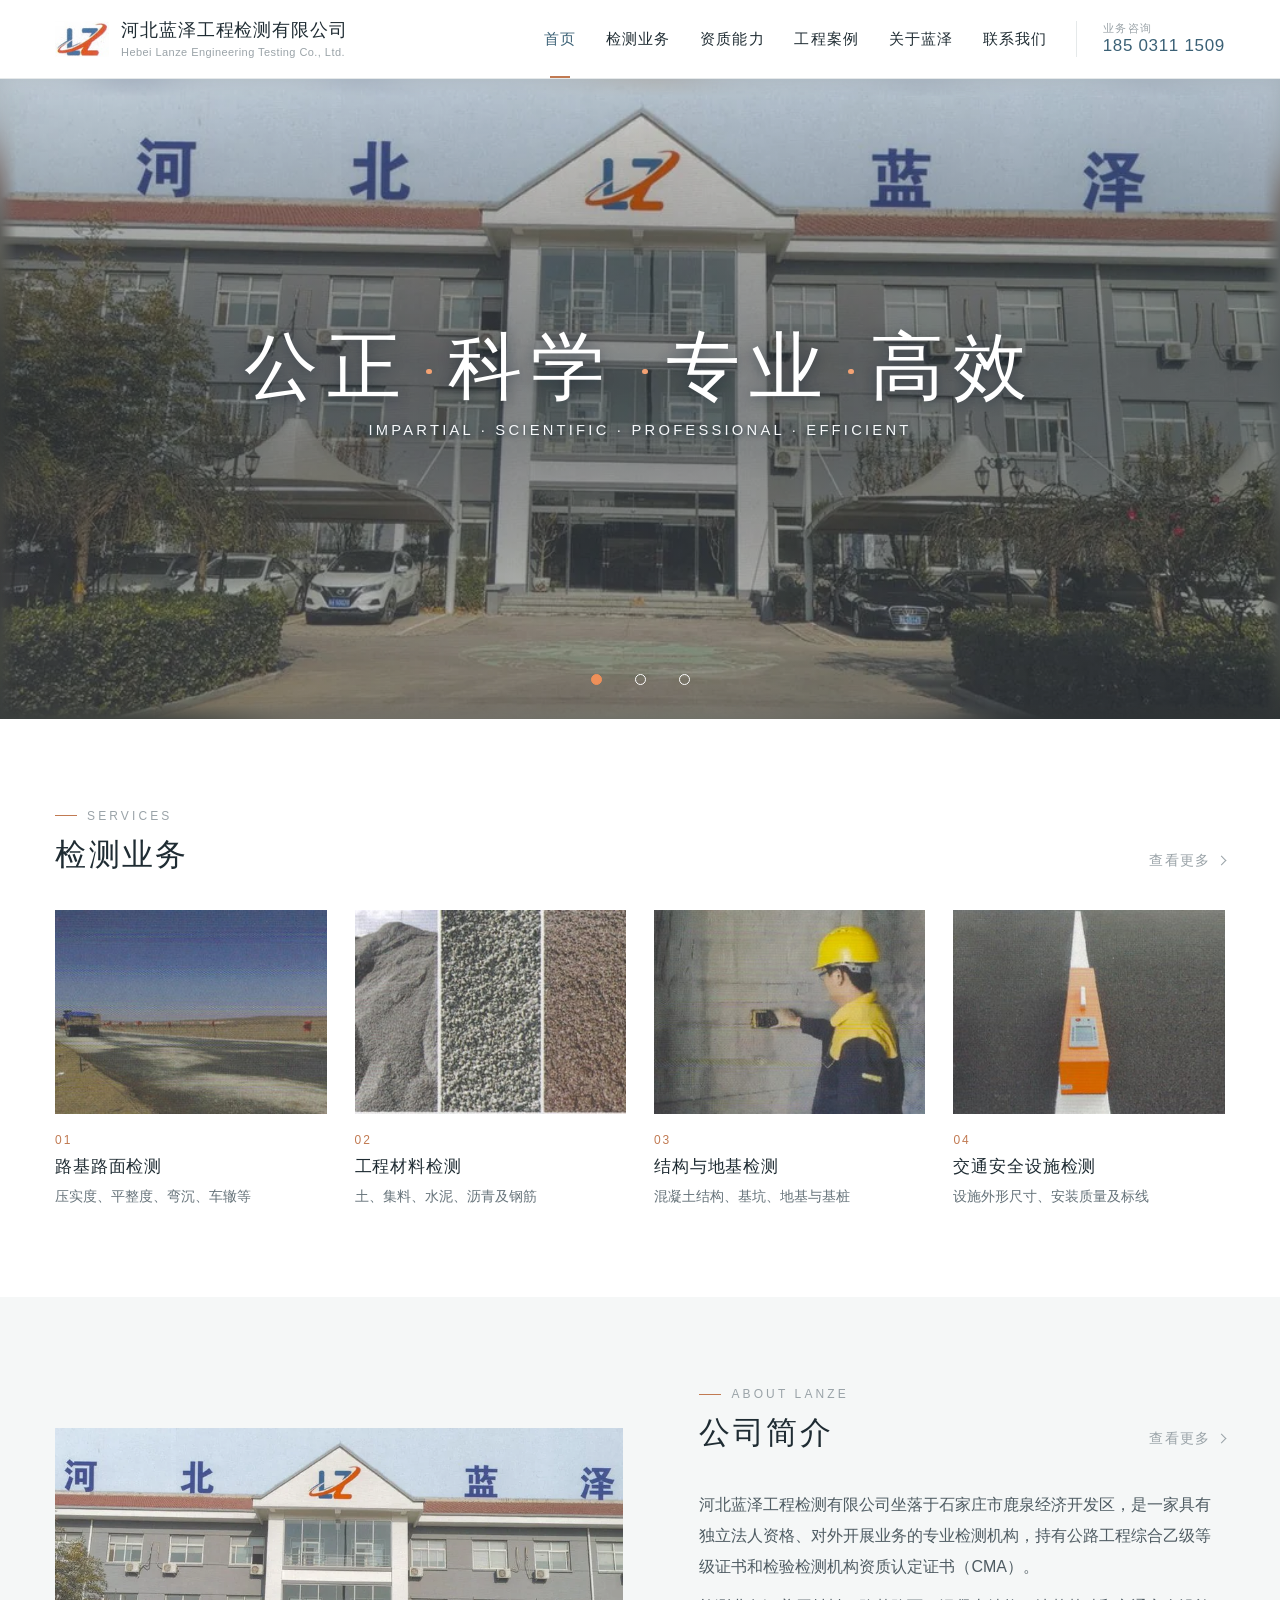
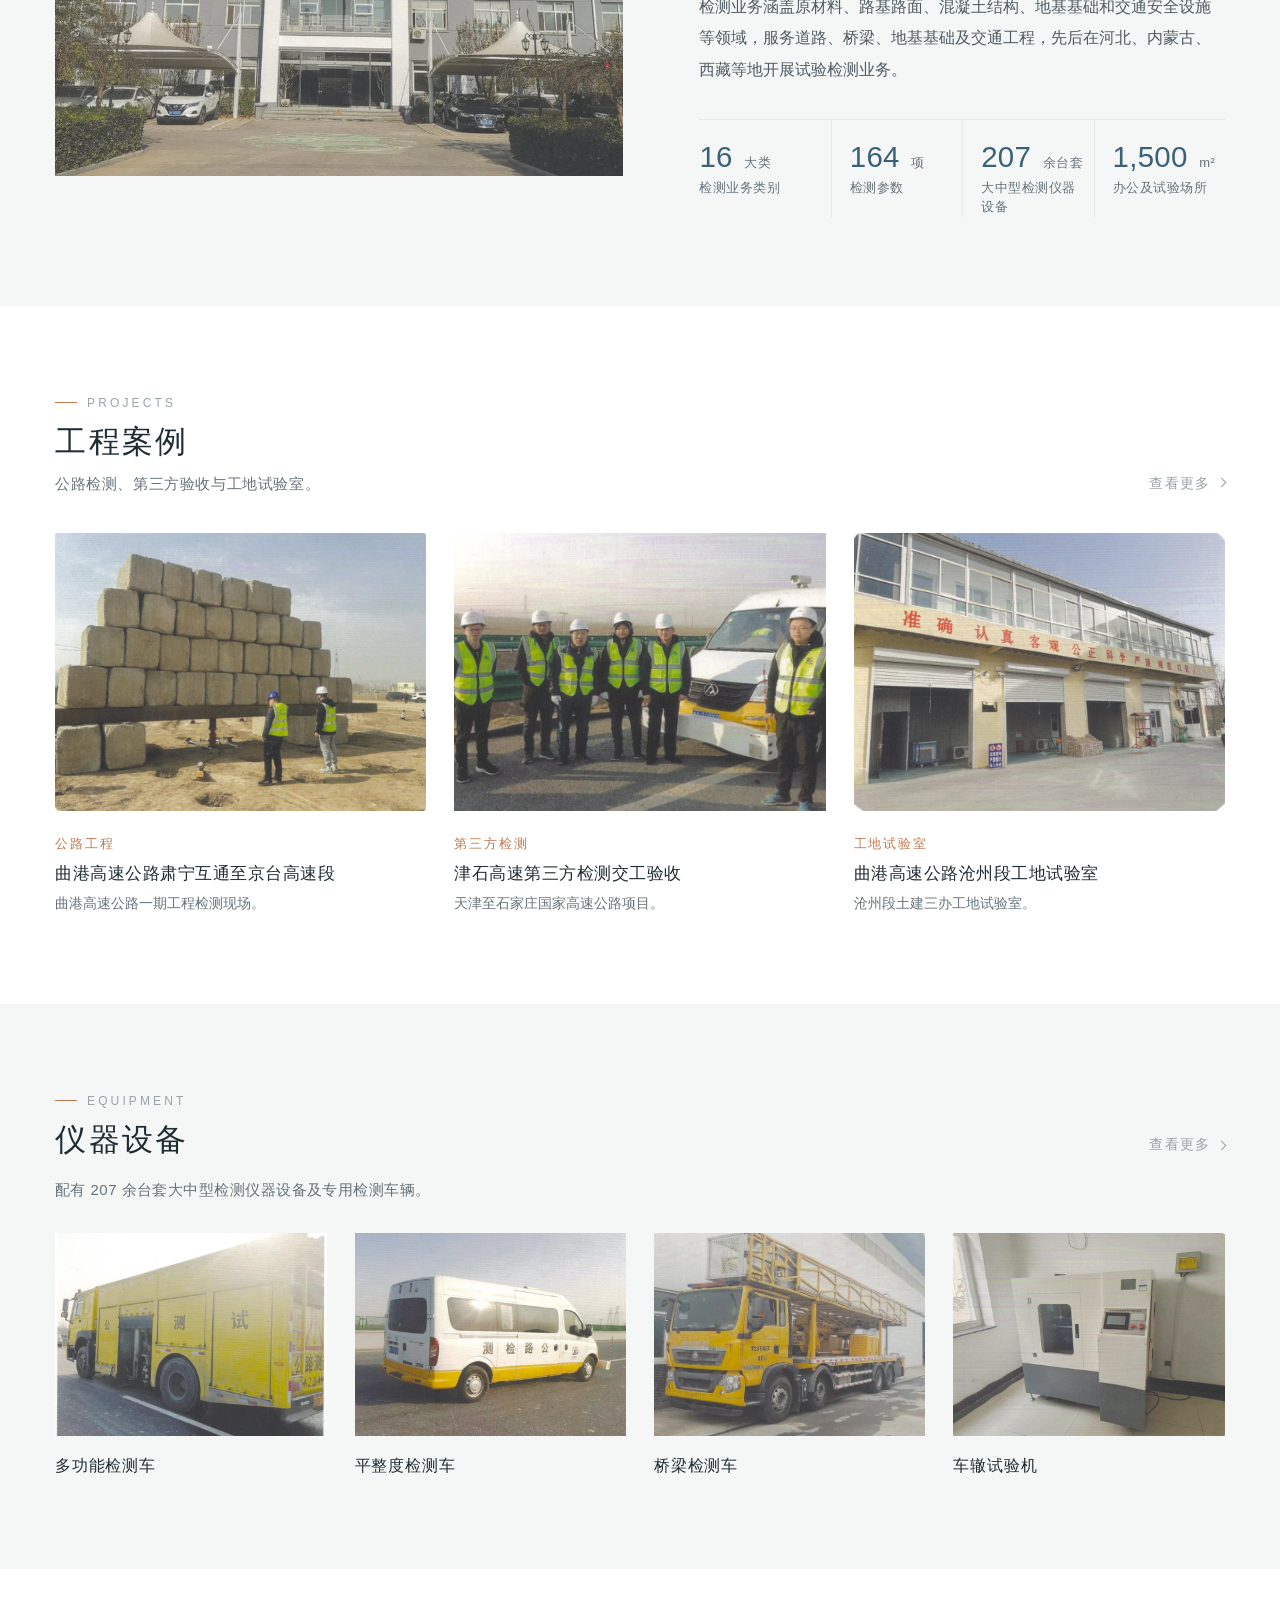
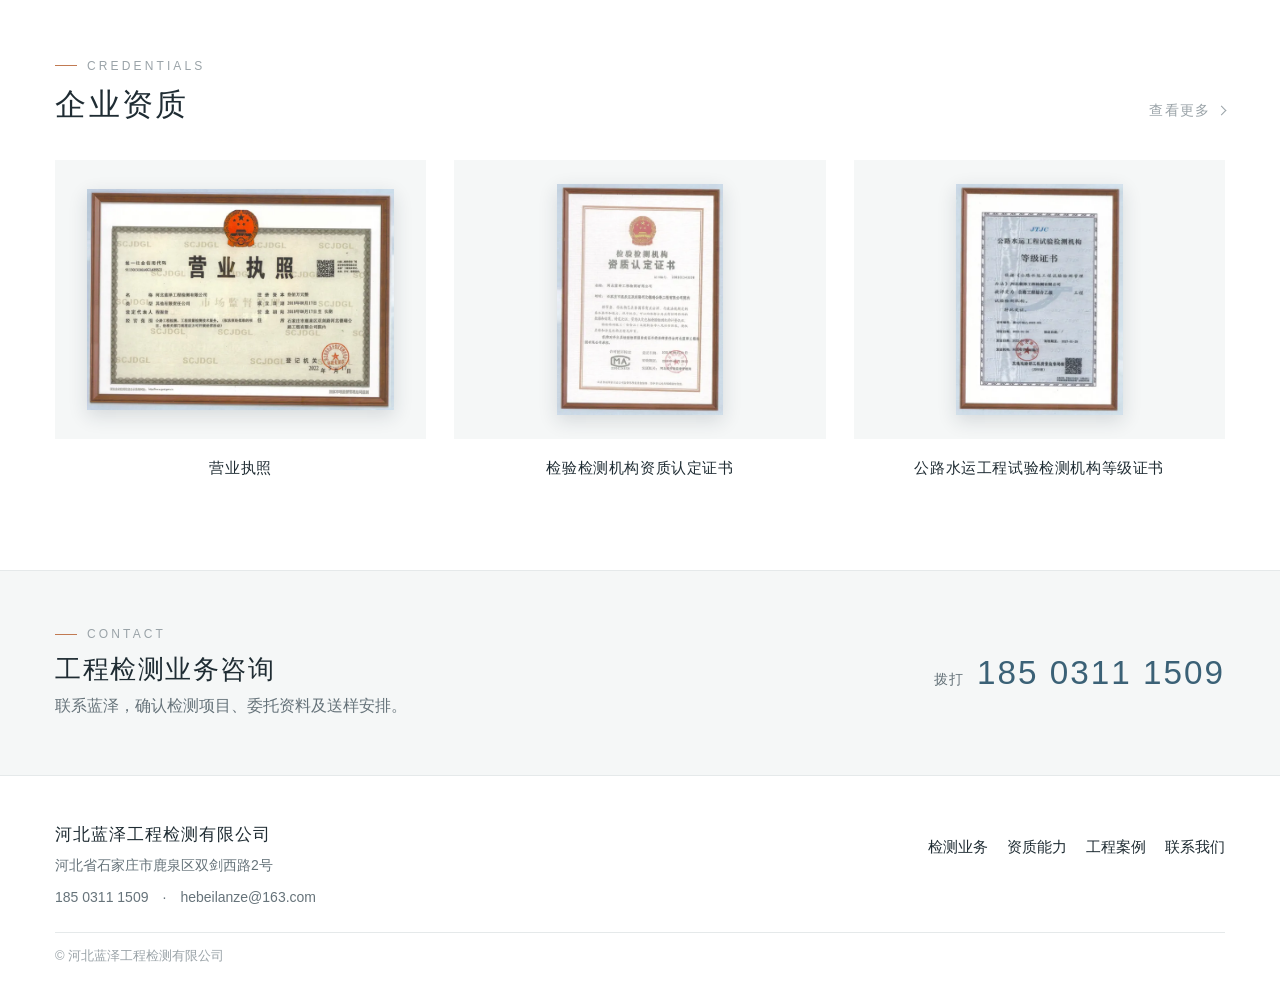
==== commit 0f95dd95: "Refresh the desktop site and reorder mobile projects - New desktop.css (loaded only at desktop sizes" ====
--- a/index.html
+++ b/index.html
@@ -6,11 +6,12 @@
   <meta name="description" content="河北蓝泽工程检测有限公司提供公路工程、工程材料及地基基础检测服务。浏览业务范围、资质能力、工程案例及联系方式。">
   <title>河北蓝泽工程检测有限公司｜公路工程试验检测</title>
   <link rel="icon" href="assets/logo.jpg" type="image/jpeg">
-  <link rel="stylesheet" href="styles.css?v=20261122e">
-  <link rel="stylesheet" href="desktop-carousel.css?v=20261122e" media="(min-width: 961px), (min-width: 871px) and (min-height: 501px), (min-width: 871px) and (pointer: fine), (min-width: 871px) and (pointer: none)">
-  <link rel="stylesheet" href="mobile.css?v=20261122e" media="(max-width: 870px), (max-width: 960px) and (max-height: 500px) and (pointer: coarse)">
-  <script src="site.js?v=20261122e" defer></script>
-  <script src="carousel.js?v=20261122e" defer></script>
+  <link rel="stylesheet" href="styles.css?v=20261122f">
+  <link rel="stylesheet" href="desktop-carousel.css?v=20261122f" media="(min-width: 961px), (min-width: 871px) and (min-height: 501px), (min-width: 871px) and (pointer: fine), (min-width: 871px) and (pointer: none)">
+  <link rel="stylesheet" href="desktop.css?v=20261122f" media="(min-width: 961px), (min-width: 871px) and (min-height: 501px), (min-width: 871px) and (pointer: fine), (min-width: 871px) and (pointer: none)">
+  <link rel="stylesheet" href="mobile.css?v=20261122f" media="(max-width: 870px), (max-width: 960px) and (max-height: 500px) and (pointer: coarse)">
+  <script src="site.js?v=20261122f" defer></script>
+  <script src="carousel.js?v=20261122f" defer></script>
 </head>
 <body class="home-page">
 <a class="skip" href="#main">跳至页面内容</a>
@@ -34,6 +35,7 @@
 <a class="nav-link" href="about.html">关于蓝泽</a>
 <a class="nav-link" href="contact.html">联系我们</a>
           </nav>
+          <a class="header-tel" href="tel:18503111509"><span>业务咨询</span>185 0311 1509</a>
         </div>
       </header>
 <main id="main">
@@ -115,9 +117,7 @@
           <div><dt>检测业务类别</dt><dd>16 <span>大类</span></dd></div>
           <div><dt>检测参数</dt><dd>164 <span>项</span></dd></div>
           <div><dt>大中型检测仪器设备</dt><dd>207 <span>余台套</span></dd></div>
-          <div><dt>中心试验室检测室</dt><dd>20 <span>个</span></dd></div>
           <div><dt>办公及试验场所</dt><dd>1,500 <span>m²</span></dd></div>
-          <div><dt>试验检测师</dt><dd>18 <span>名</span></dd></div>
         </dl>
         <div class="actions"><a class="button button-outline" href="about.html">关于蓝泽</a><a class="button button-outline" href="qualifications.html">资质能力</a></div>
       </div>
@@ -127,7 +127,7 @@
     <div class="container">
       <div class="section-heading"><div><p class="mobile-only section-eyebrow" lang="en">Projects</p><h2>工程案例</h2><p>公路检测、第三方验收与工地试验室。</p></div><a class="button button-outline home-more" href="projects.html" aria-label="查看更多工程案例">查看更多</a></div>
       <div class="cards cards-three case-cards"><a class="card" href="projects.html#qugang"><img src="assets/qugang.jpg" alt="曲港高速公路项目现场" width="946" height="706" loading="lazy" decoding="async"><div class="card-body"><span class="category">公路工程</span><h3>曲港高速公路肃宁互通至京台高速段</h3><p>曲港高速公路一期工程检测现场。</p></div></a>
-<a class="card" href="projects.html#jinshi"><img src="assets/jinshi.jpg" alt="津石高速交工验收现场的检测人员" width="833" height="833" loading="lazy" decoding="async"><div class="card-body"><span class="category">第三方检测</span><h3>津石高速第三方检测交工验收</h3><p>天津至石家庄国家高速公路项目。</p></div></a>
+<a class="card case-featured" href="projects.html#jinshi"><img src="assets/jinshi.jpg" alt="津石高速交工验收现场的检测人员" width="833" height="833" loading="lazy" decoding="async"><div class="card-body"><span class="category">第三方检测</span><h3>津石高速第三方检测交工验收</h3><p>天津至石家庄国家高速公路项目。</p></div></a>
 <a class="card" href="projects.html#laboratory"><img src="assets/site-lab.jpg" alt="曲港高速公路沧州段工地试验室外景" width="970" height="723" loading="lazy" decoding="async"><div class="card-body"><span class="category">工地试验室</span><h3>曲港高速公路沧州段工地试验室</h3><p>沧州段土建三办工地试验室。</p></div></a></div>
     </div>
   </section>
@@ -149,7 +149,7 @@
     <div class="container">
       <div class="section-heading"><div><p class="section-eyebrow" lang="en">Credentials</p><h2 id="home-credentials-title">企业资质</h2></div><a class="home-more" href="qualifications.html" aria-label="查看更多企业资质">查看更多</a></div>
       <ul class="credential-links">
-        <li><a href="qualifications.html#business-license"><span class="credential-thumb"><img src="assets/business-license-thumb.webp" alt="营业执照" width="520" height="374" loading="lazy" decoding="async"></span><span class="credential-name">营业执照</span></a></li>
+        <li><a href="qualifications.html#business-license"><span class="credential-thumb"><img src="assets/business-license-thumb.webp" alt="营业执照" width="760" height="546" loading="lazy" decoding="async"></span><span class="credential-name">营业执照</span></a></li>
         <li><a href="qualifications.html#cma-certificate"><span class="credential-thumb"><img src="assets/cma-certificate-thumb.webp" alt="检验检测机构资质认定证书" width="375" height="520" loading="lazy" decoding="async"></span><span class="credential-name">检验检测机构资质认定证书</span></a></li>
         <li><a href="qualifications.html#highway-certificate"><span class="credential-thumb"><img src="assets/highway-certificate-thumb.webp" alt="公路水运工程试验检测机构等级证书" width="376" height="520" loading="lazy" decoding="async"></span><span class="credential-name">公路水运工程试验检测机构等级证书</span></a></li>
       </ul>
--- a/styles.css
+++ b/styles.css
@@ -41,6 +41,7 @@
 .brand-name { font-size: 1.125rem; font-weight: 760; line-height: 1.3; }
 .brand-en { font-size: .6875rem; color: #556a78; letter-spacing: .025em; line-height: 1.3; }
 .menu-button { display: none; color: var(--navy); }
+.header-tel { display: none; }
 .menu-bars, .menu-bars::before, .menu-bars::after { display: block; width: 22px; height: 2px; background: currentColor; border-radius: 2px; }
 .menu-bars { position: relative; }
 .menu-bars::before, .menu-bars::after { content: ""; position: absolute; left: 0; }
--- a/desktop.css
+++ b/desktop.css
@@ -0,0 +1,199 @@
+/* 电脑版：与 mobile.css 互补的媒体条件下加载（见各页 <link media>），轮播图片样式见 desktop-carousel.css */
+:root {
+  --ink: #1f2c33;
+  --navy: #2b4250;
+  --navy-dark: #2b4250;
+  --blue: #3b6176;
+  --muted: #66737a;
+  --soft: #9aa3a8;
+  --line: #e5e9ea;
+  --mist: #f5f7f7;
+  --accent: #c17a52;
+  scroll-padding-top: 96px;
+}
+body { color: var(--ink); }
+h1, h2, h3, .button, .anchor-nav a, .contact-items dt, .category, .gallery figcaption, .gallery-title { font-weight: 500; }
+
+/* 页头：吸顶、细字重导航、右侧业务电话 */
+.header { position: sticky; top: 0; z-index: 10; border-bottom-color: var(--line); background: rgba(255, 255, 255, .97); }
+.header-row { min-height: 78px; gap: 28px; }
+.brand-name { color: var(--ink); font-weight: 500; letter-spacing: .05em; }
+.brand-en { color: var(--soft); letter-spacing: .04em; }
+.nav { gap: clamp(16px, 2.3vw, 38px); margin-left: auto; }
+.nav-link { color: var(--ink); font-size: .9375rem; font-weight: 400; letter-spacing: .08em; }
+.nav-link:hover, .nav-link[aria-current="page"] { color: var(--blue); }
+.nav-link[aria-current="page"] { font-weight: 500; }
+.nav-link[aria-current="page"]::after { right: auto; left: 50%; width: 20px; height: 2px; background: var(--accent); transform: translateX(-50%); }
+@media (min-width: 1180px) {
+  .header-tel {
+    display: flex;
+    flex-direction: column;
+    justify-content: center;
+    align-self: center;
+    padding-left: 26px;
+    border-left: 1px solid var(--line);
+    color: var(--blue);
+    font-size: 1.0625rem;
+    font-variant-numeric: tabular-nums;
+    letter-spacing: .04em;
+    line-height: 1.3;
+    white-space: nowrap;
+  }
+  .header-tel span { color: var(--soft); font-size: .6875rem; letter-spacing: .14em; }
+  .header-tel:hover { color: var(--navy); }
+}
+
+/* 轮播文字：常规字重，中英文更紧凑 */
+.hero h1 { font-weight: 500; letter-spacing: .12em; }
+.hero-translation { margin-top: .6em; font-weight: 400; letter-spacing: .22em; }
+
+/* 首页栏目标题：英文小字 + 中文标题 + 浅灰「查看更多」 */
+.home-page .section { padding-block: clamp(64px, 7vw, 108px); }
+.home-page .section-heading, .home-page .split-heading {
+  display: flex;
+  justify-content: space-between;
+  align-items: flex-end;
+  flex-wrap: nowrap;
+  gap: 24px;
+  margin-bottom: 36px;
+}
+.home-page p.section-eyebrow {
+  display: flex;
+  align-items: center;
+  gap: 10px;
+  margin: 0 0 12px;
+  color: var(--soft);
+  font-size: .75rem;
+  letter-spacing: .26em;
+  line-height: 1.2;
+  text-transform: uppercase;
+}
+.home-page p.section-eyebrow::before { width: 22px; height: 1px; flex: 0 0 22px; content: ""; background: var(--accent); }
+.home-page .section-heading h2, .home-page .split-copy h2 { color: var(--ink); font-size: clamp(1.75rem, 2.4vw, 2.25rem); letter-spacing: .08em; }
+.home-page .section-heading h2::before, .home-page .split-copy h2::before { content: none; }
+.home-page .section-heading p:not(.section-eyebrow) { margin-top: 10px; font-size: .9375rem; letter-spacing: .04em; }
+.home-page a.home-more {
+  display: inline-flex;
+  align-items: center;
+  gap: 8px;
+  flex-shrink: 0;
+  min-height: 40px;
+  margin-bottom: -6px;
+  padding: 0;
+  border: 0;
+  color: var(--soft);
+  background: none;
+  font-size: .875rem;
+  font-weight: 400;
+  letter-spacing: .08em;
+}
+.home-page a.home-more::after { width: 6px; height: 6px; content: ""; border-top: 1px solid currentColor; border-right: 1px solid currentColor; transform: rotate(45deg); }
+.home-page a.home-more:hover { color: var(--blue); background: none; }
+.home-page .section-note { margin: -18px 0 30px; color: var(--muted); font-size: .9375rem; letter-spacing: .03em; }
+.home-page .card { border: 0; background: none; }
+.home-page a.card:hover { border: 0; box-shadow: none; }
+.home-page a.card img { transition: opacity .2s ease; }
+.home-page a.card:hover img { opacity: .9; }
+.home-page a.card:hover h3 { color: var(--blue); }
+
+/* 检测业务 */
+.home-services .service-cards { gap: 28px; counter-reset: service; }
+.home-services .service-cards .card img { aspect-ratio: 4 / 3; }
+.home-services .service-cards .card-body { padding: 18px 0 0; }
+.home-services .service-cards h3 { font-size: 1.0625rem; letter-spacing: .05em; }
+.home-services .service-cards h3::before {
+  display: block;
+  margin-bottom: 6px;
+  color: var(--accent);
+  content: "0" counter(service);
+  counter-increment: service;
+  font-size: .75rem;
+  font-weight: 400;
+  letter-spacing: .16em;
+}
+.home-services .service-cards p { margin-top: 6px; font-size: .875rem; }
+
+/* 公司简介：配图 + 文字 + 4 项数据 */
+.home-about .split { grid-template-columns: 1.08fr 1fr; gap: clamp(40px, 6vw, 96px); }
+.home-about .split-copy > p { color: #4e5b62; line-height: 1.95; }
+.home-about .split-copy .actions { display: none; }
+.home-page dl.home-facts { display: grid; grid-template-columns: repeat(4, minmax(0, 1fr)); margin-top: 34px; border-top: 1px solid var(--line); }
+.home-facts div { display: flex; flex-direction: column-reverse; justify-content: flex-end; padding: 20px 10px 0 18px; border-left: 1px solid var(--line); }
+.home-facts div:first-child { padding-left: 0; border-left: 0; }
+.home-facts dt { margin-top: 4px; color: var(--muted); font-size: .8125rem; letter-spacing: .04em; line-height: 1.5; }
+.home-facts dd { color: var(--blue); font-size: clamp(1.75rem, 2.3vw, 2.25rem); font-weight: 300; font-variant-numeric: tabular-nums; letter-spacing: .01em; line-height: 1.15; white-space: nowrap; }
+.home-facts dd span { margin-left: 3px; color: var(--muted); font-size: .8125rem; font-weight: 400; letter-spacing: .04em; }
+
+/* 工程案例 */
+.home-projects .case-cards { gap: 28px; }
+.home-projects .case-cards img { aspect-ratio: 4 / 3; }
+.home-projects .case-cards .card-body { padding: 18px 0 0; }
+.home-projects .category { margin-bottom: 6px; color: var(--accent); font-size: .8125rem; font-weight: 400; letter-spacing: .14em; }
+.home-projects .case-cards h3 { font-size: 1.0625rem; letter-spacing: .03em; }
+.home-projects .case-cards p { font-size: .875rem; }
+
+/* 仪器设备、企业资质：电脑版也展示 */
+.home-page .mobile-only.home-equipment, .home-page .mobile-only.home-credentials { display: block; }
+.equipment-strip { display: grid; grid-template-columns: repeat(4, minmax(0, 1fr)); gap: 28px; margin: 0; padding: 0; list-style: none; }
+.equipment-strip a { display: block; }
+.equipment-strip img { width: 100%; height: auto; aspect-ratio: 4 / 3; object-fit: cover; background: #e6eaeb; transition: opacity .2s ease; }
+.equipment-wide img { object-position: 22% 50%; }
+.equipment-strip span { display: block; padding-top: 16px; font-size: 1rem; letter-spacing: .05em; }
+.equipment-strip a:hover img { opacity: .9; }
+.equipment-strip a:hover span { color: var(--blue); }
+.credential-links { display: grid; grid-template-columns: repeat(3, minmax(0, 1fr)); gap: 28px; margin: 0; padding: 0; list-style: none; }
+.credential-links a { display: flex; flex-direction: column; gap: 16px; }
+.credential-thumb { position: relative; display: block; aspect-ratio: 4 / 3; background: var(--mist); }
+.credential-thumb img {
+  position: absolute;
+  inset: 0;
+  width: auto;
+  height: auto;
+  max-width: calc(100% - 64px);
+  max-height: calc(100% - 48px);
+  margin: auto;
+  box-shadow: 0 6px 18px rgba(28, 44, 54, .14);
+  transition: transform .25s ease;
+}
+.credential-links a:hover .credential-thumb img { transform: translateY(-3px); }
+.credential-name { color: var(--ink); font-size: .9375rem; letter-spacing: .04em; text-align: center; }
+.credential-links a:hover .credential-name { color: var(--blue); }
+
+/* 咨询条与页脚：浅色，不用深蓝大色块 */
+.contact-band { padding-block: 56px; border-top: 1px solid var(--line); color: var(--ink); background: var(--mist); }
+.contact-band h2 { font-size: clamp(1.4rem, 2vw, 1.75rem); letter-spacing: .06em; }
+.contact-band p { color: var(--muted); }
+.contact-band .container > .button {
+  display: inline-flex;
+  align-items: baseline;
+  gap: 12px;
+  min-height: 0;
+  padding: 0;
+  border: 0;
+  color: var(--blue);
+  background: none;
+  font-size: clamp(1.75rem, 2.6vw, 2.25rem);
+  font-weight: 300;
+  font-variant-numeric: tabular-nums;
+  letter-spacing: .06em;
+}
+.contact-band .container > .button:hover { color: var(--navy); background: none; }
+.contact-band .button span { color: var(--muted); font-size: .875rem; font-weight: 400; letter-spacing: .12em; }
+.footer { padding-block: 48px 26px; border-top: 1px solid var(--line); color: var(--muted); background: white; }
+.footer h2 { color: var(--ink); letter-spacing: .06em; }
+.footer p { font-size: .875rem; }
+.footer nav a { color: var(--ink); font-size: .9375rem; }
+.footer a:hover { color: var(--blue); }
+.footer-small { border-top-color: var(--line); color: var(--soft); font-size: .8125rem; }
+
+/* 内页 */
+.page-hero { padding-block: 40px 52px; border-bottom: 1px solid var(--line); color: var(--ink); background: var(--mist); }
+.breadcrumb { color: var(--soft); font-size: .8125rem; letter-spacing: .06em; }
+.breadcrumb a { text-decoration: none; }
+.breadcrumb a:hover { color: var(--blue); }
+.page-hero h1 { font-size: clamp(2rem, 3.4vw, 2.75rem); letter-spacing: .1em; }
+.page-hero p { color: var(--muted); }
+.section-heading h2::before, .split-copy h2::before { width: 24px; height: 2px; }
+.anchor-nav { background: white; }
+.anchor-nav a { text-decoration: none; }
+.anchor-nav a:hover { text-decoration: underline; }
--- a/mobile.css
+++ b/mobile.css
@@ -284,10 +284,11 @@
 
 /* 工程案例 */
 .home-projects .case-cards { grid-template-columns: minmax(0, 1fr); gap: 0; }
-.home-projects .case-cards .card:first-child img { width: 100%; height: auto; aspect-ratio: 16 / 10; object-fit: cover; }
-.home-projects .case-cards .card:first-child .card-body { padding: 14px 0 22px; }
-.home-projects .case-cards .card:first-child h3 { font-size: 1.0625rem; }
-.home-projects .case-cards .card:not(:first-child) {
+.home-projects .case-cards .case-featured { order: -1; }
+.home-projects .case-cards .case-featured img { width: 100%; height: auto; aspect-ratio: 16 / 10; object-fit: cover; object-position: 50% 80%; }
+.home-projects .case-cards .case-featured .card-body { padding: 14px 0 22px; }
+.home-projects .case-cards .case-featured h3 { font-size: 1.0625rem; }
+.home-projects .case-cards .card:not(.case-featured) {
   display: grid;
   grid-template-columns: clamp(96px, 30vw, 150px) minmax(0, 1fr);
   align-items: center;
@@ -296,9 +297,9 @@
   border-top: 1px solid var(--line);
 }
 .home-projects .case-cards .card:last-child { border-bottom: 1px solid var(--line); }
-.home-projects .case-cards .card:not(:first-child) img { height: auto; aspect-ratio: 4 / 3; object-fit: cover; }
-.home-projects .case-cards .card:not(:first-child) .card-body { padding: 0; }
-.home-projects .case-cards .card:not(:first-child) p { display: none; }
+.home-projects .case-cards .card:not(.case-featured) img { height: auto; aspect-ratio: 4 / 3; object-fit: cover; }
+.home-projects .case-cards .card:not(.case-featured) .card-body { padding: 0; }
+.home-projects .case-cards .card:not(.case-featured) p { display: none; }
 .home-projects .case-cards h3 { color: var(--ink); font-size: .9375rem; font-weight: 500; letter-spacing: .03em; line-height: 1.5; }
 .home-projects .case-cards p { color: var(--muted); font-size: .8125rem; }
 .home-projects .category { margin-bottom: 4px; color: var(--accent); font-size: .75rem; font-weight: 400; letter-spacing: .12em; }
@@ -370,6 +371,7 @@
 .footer nav { column-gap: 22px; }
 .footer nav a { min-height: 40px; color: var(--ink); font-size: .875rem; }
 .footer-small { margin-top: 10px; padding-top: 14px; border-top: 1px solid var(--line); color: var(--soft); font-size: .75rem; }
+.header-tel { display: none; }
 .mobile-contact {
   position: fixed;
   inset: auto 0 0;
@@ -413,9 +415,9 @@
 
 @media (min-width: 620px) {
   .home-services .service-cards { grid-template-columns: repeat(4, minmax(0, 1fr)); }
-  .home-facts { grid-template-columns: repeat(3, minmax(0, 1fr)); }
+  .home-facts { grid-template-columns: repeat(4, minmax(0, 1fr)); }
   .home-facts div:nth-child(n) { padding-left: 16px; border-left: 1px solid var(--line); }
-  .home-facts div:nth-child(3n+1) { padding-left: 0; border-left: 0; }
+  .home-facts div:first-child { padding-left: 0; border-left: 0; }
   .equipment-strip { grid-auto-columns: 38%; }
 }
 @media (orientation: landscape) {
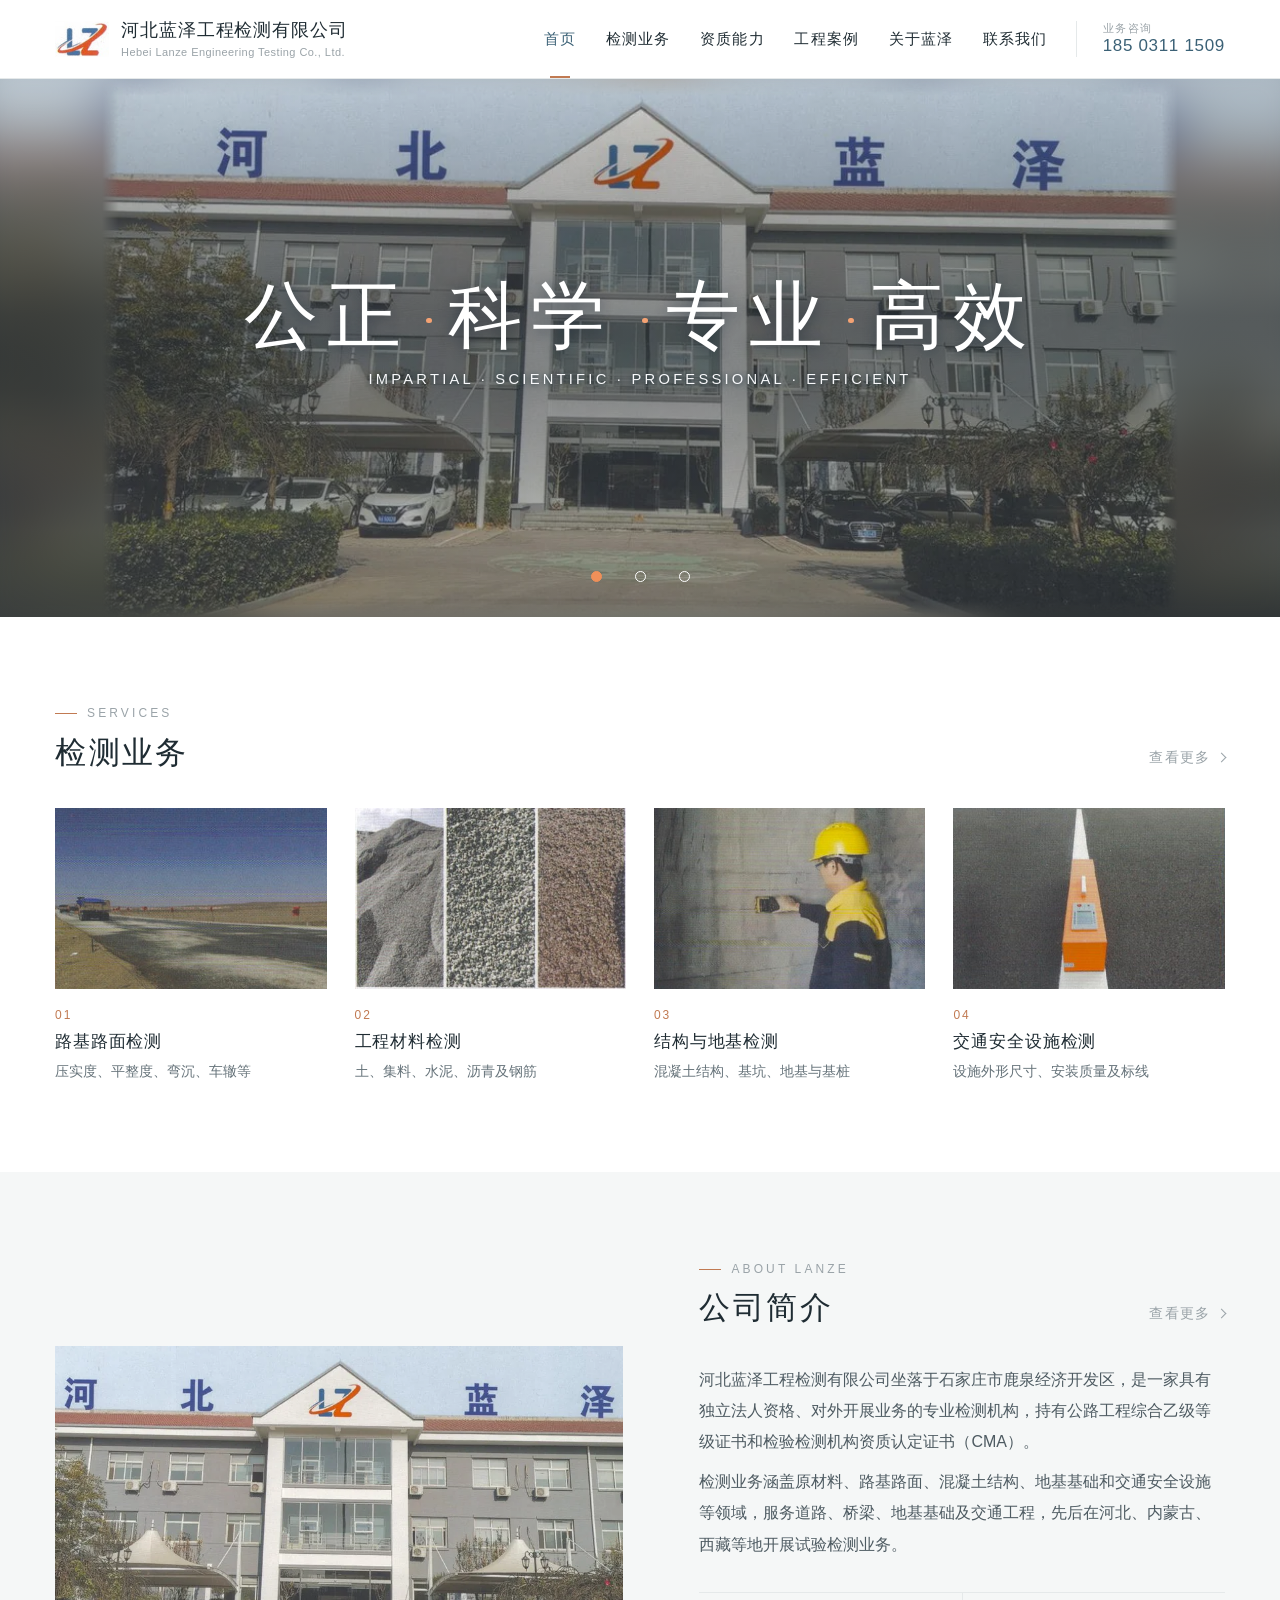
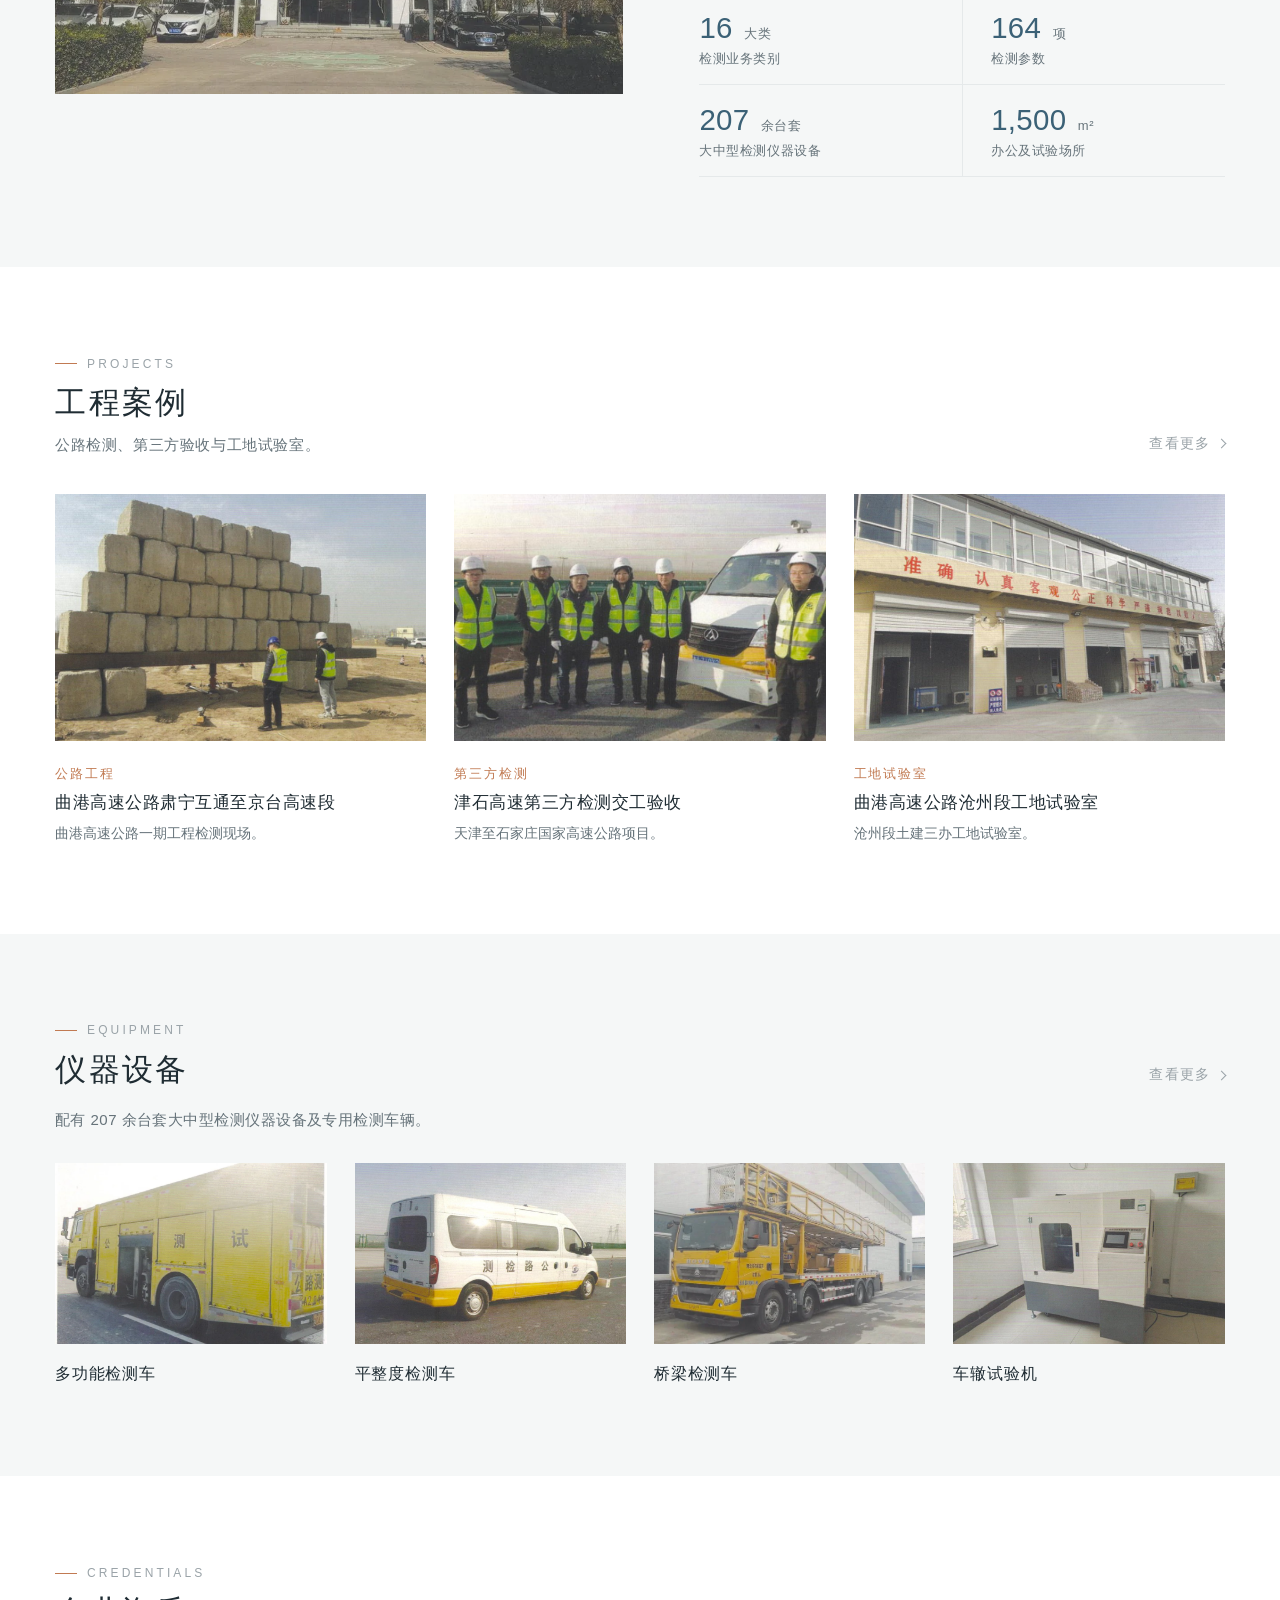
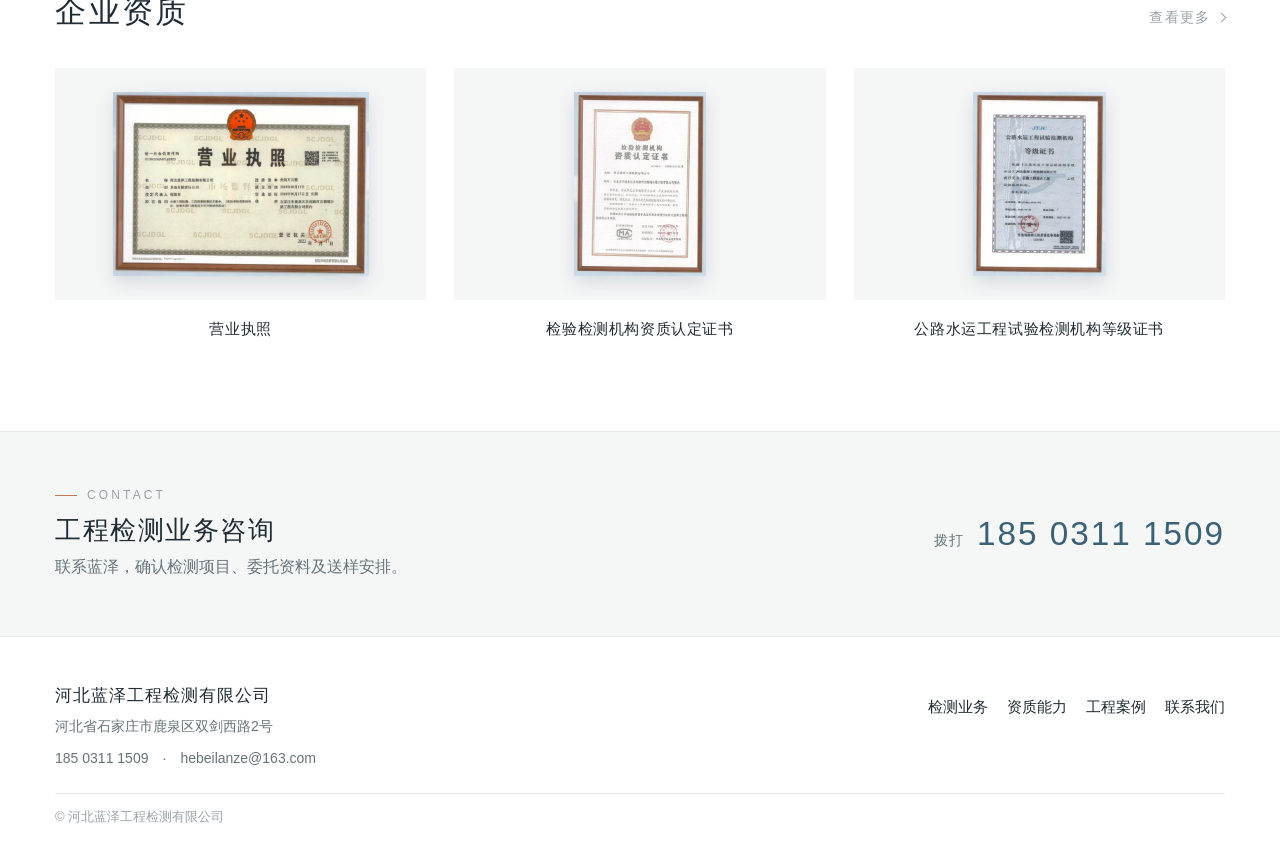
==== commit 01ad16e8: "Shrink the desktop banner and fix the intro facts overflow - Desktop banner now capped at 640px and " ====
--- a/index.html
+++ b/index.html
@@ -6,12 +6,12 @@
   <meta name="description" content="河北蓝泽工程检测有限公司提供公路工程、工程材料及地基基础检测服务。浏览业务范围、资质能力、工程案例及联系方式。">
   <title>河北蓝泽工程检测有限公司｜公路工程试验检测</title>
   <link rel="icon" href="assets/logo.jpg" type="image/jpeg">
-  <link rel="stylesheet" href="styles.css?v=20261122f">
-  <link rel="stylesheet" href="desktop-carousel.css?v=20261122f" media="(min-width: 961px), (min-width: 871px) and (min-height: 501px), (min-width: 871px) and (pointer: fine), (min-width: 871px) and (pointer: none)">
-  <link rel="stylesheet" href="desktop.css?v=20261122f" media="(min-width: 961px), (min-width: 871px) and (min-height: 501px), (min-width: 871px) and (pointer: fine), (min-width: 871px) and (pointer: none)">
-  <link rel="stylesheet" href="mobile.css?v=20261122f" media="(max-width: 870px), (max-width: 960px) and (max-height: 500px) and (pointer: coarse)">
-  <script src="site.js?v=20261122f" defer></script>
-  <script src="carousel.js?v=20261122f" defer></script>
+  <link rel="stylesheet" href="styles.css?v=20261122g">
+  <link rel="stylesheet" href="desktop-carousel.css?v=20261122g" media="(min-width: 961px), (min-width: 871px) and (min-height: 501px), (min-width: 871px) and (pointer: fine), (min-width: 871px) and (pointer: none)">
+  <link rel="stylesheet" href="desktop.css?v=20261122g" media="(min-width: 961px), (min-width: 871px) and (min-height: 501px), (min-width: 871px) and (pointer: fine), (min-width: 871px) and (pointer: none)">
+  <link rel="stylesheet" href="mobile.css?v=20261122g" media="(max-width: 870px), (max-width: 960px) and (max-height: 500px) and (pointer: coarse)">
+  <script src="site.js?v=20261122g" defer></script>
+  <script src="carousel.js?v=20261122g" defer></script>
 </head>
 <body class="home-page">
 <a class="skip" href="#main">跳至页面内容</a>
--- a/desktop-carousel.css
+++ b/desktop-carousel.css
@@ -1,4 +1,4 @@
-.hero .container { min-height: clamp(330px, min(50vw, calc(100vh - 84px)), 880px); }
+.hero .container { min-height: clamp(360px, min(42vw, calc(100vh - 230px)), 640px); }
 .hero-slide { transition: none; }
 
 .hero-office { --hero-backdrop: url("assets/office.jpg"); --photo-ratio: calc(1800 / 899); }
--- a/desktop.css
+++ b/desktop.css
@@ -98,7 +98,7 @@
 
 /* 检测业务 */
 .home-services .service-cards { gap: 28px; counter-reset: service; }
-.home-services .service-cards .card img { aspect-ratio: 4 / 3; }
+.home-services .service-cards .card img { aspect-ratio: 3 / 2; }
 .home-services .service-cards .card-body { padding: 18px 0 0; }
 .home-services .service-cards h3 { font-size: 1.0625rem; letter-spacing: .05em; }
 .home-services .service-cards h3::before {
@@ -113,20 +113,20 @@
 }
 .home-services .service-cards p { margin-top: 6px; font-size: .875rem; }
 
-/* 公司简介：配图 + 文字 + 4 项数据 */
+/* 公司简介：配图 + 文字 + 4 项数据（2×2，避免窄屏时数字与单位溢出） */
 .home-about .split { grid-template-columns: 1.08fr 1fr; gap: clamp(40px, 6vw, 96px); }
 .home-about .split-copy > p { color: #4e5b62; line-height: 1.95; }
 .home-about .split-copy .actions { display: none; }
-.home-page dl.home-facts { display: grid; grid-template-columns: repeat(4, minmax(0, 1fr)); margin-top: 34px; border-top: 1px solid var(--line); }
-.home-facts div { display: flex; flex-direction: column-reverse; justify-content: flex-end; padding: 20px 10px 0 18px; border-left: 1px solid var(--line); }
-.home-facts div:first-child { padding-left: 0; border-left: 0; }
+.home-page dl.home-facts { display: grid; grid-template-columns: repeat(2, minmax(0, 1fr)); margin-top: 32px; border-top: 1px solid var(--line); }
+.home-facts div { display: flex; flex-direction: column-reverse; justify-content: flex-end; min-width: 0; padding: 18px 12px 16px 0; border-bottom: 1px solid var(--line); }
+.home-facts div:nth-child(even) { padding-left: 28px; border-left: 1px solid var(--line); }
 .home-facts dt { margin-top: 4px; color: var(--muted); font-size: .8125rem; letter-spacing: .04em; line-height: 1.5; }
 .home-facts dd { color: var(--blue); font-size: clamp(1.75rem, 2.3vw, 2.25rem); font-weight: 300; font-variant-numeric: tabular-nums; letter-spacing: .01em; line-height: 1.15; white-space: nowrap; }
 .home-facts dd span { margin-left: 3px; color: var(--muted); font-size: .8125rem; font-weight: 400; letter-spacing: .04em; }
 
 /* 工程案例 */
 .home-projects .case-cards { gap: 28px; }
-.home-projects .case-cards img { aspect-ratio: 4 / 3; }
+.home-projects .case-cards img { aspect-ratio: 3 / 2; }
 .home-projects .case-cards .card-body { padding: 18px 0 0; }
 .home-projects .category { margin-bottom: 6px; color: var(--accent); font-size: .8125rem; font-weight: 400; letter-spacing: .14em; }
 .home-projects .case-cards h3 { font-size: 1.0625rem; letter-spacing: .03em; }
@@ -136,14 +136,14 @@
 .home-page .mobile-only.home-equipment, .home-page .mobile-only.home-credentials { display: block; }
 .equipment-strip { display: grid; grid-template-columns: repeat(4, minmax(0, 1fr)); gap: 28px; margin: 0; padding: 0; list-style: none; }
 .equipment-strip a { display: block; }
-.equipment-strip img { width: 100%; height: auto; aspect-ratio: 4 / 3; object-fit: cover; background: #e6eaeb; transition: opacity .2s ease; }
+.equipment-strip img { width: 100%; height: auto; aspect-ratio: 3 / 2; object-fit: cover; background: #e6eaeb; transition: opacity .2s ease; }
 .equipment-wide img { object-position: 22% 50%; }
 .equipment-strip span { display: block; padding-top: 16px; font-size: 1rem; letter-spacing: .05em; }
 .equipment-strip a:hover img { opacity: .9; }
 .equipment-strip a:hover span { color: var(--blue); }
 .credential-links { display: grid; grid-template-columns: repeat(3, minmax(0, 1fr)); gap: 28px; margin: 0; padding: 0; list-style: none; }
 .credential-links a { display: flex; flex-direction: column; gap: 16px; }
-.credential-thumb { position: relative; display: block; aspect-ratio: 4 / 3; background: var(--mist); }
+.credential-thumb { position: relative; display: block; aspect-ratio: 16 / 10; background: var(--mist); }
 .credential-thumb img {
   position: absolute;
   inset: 0;
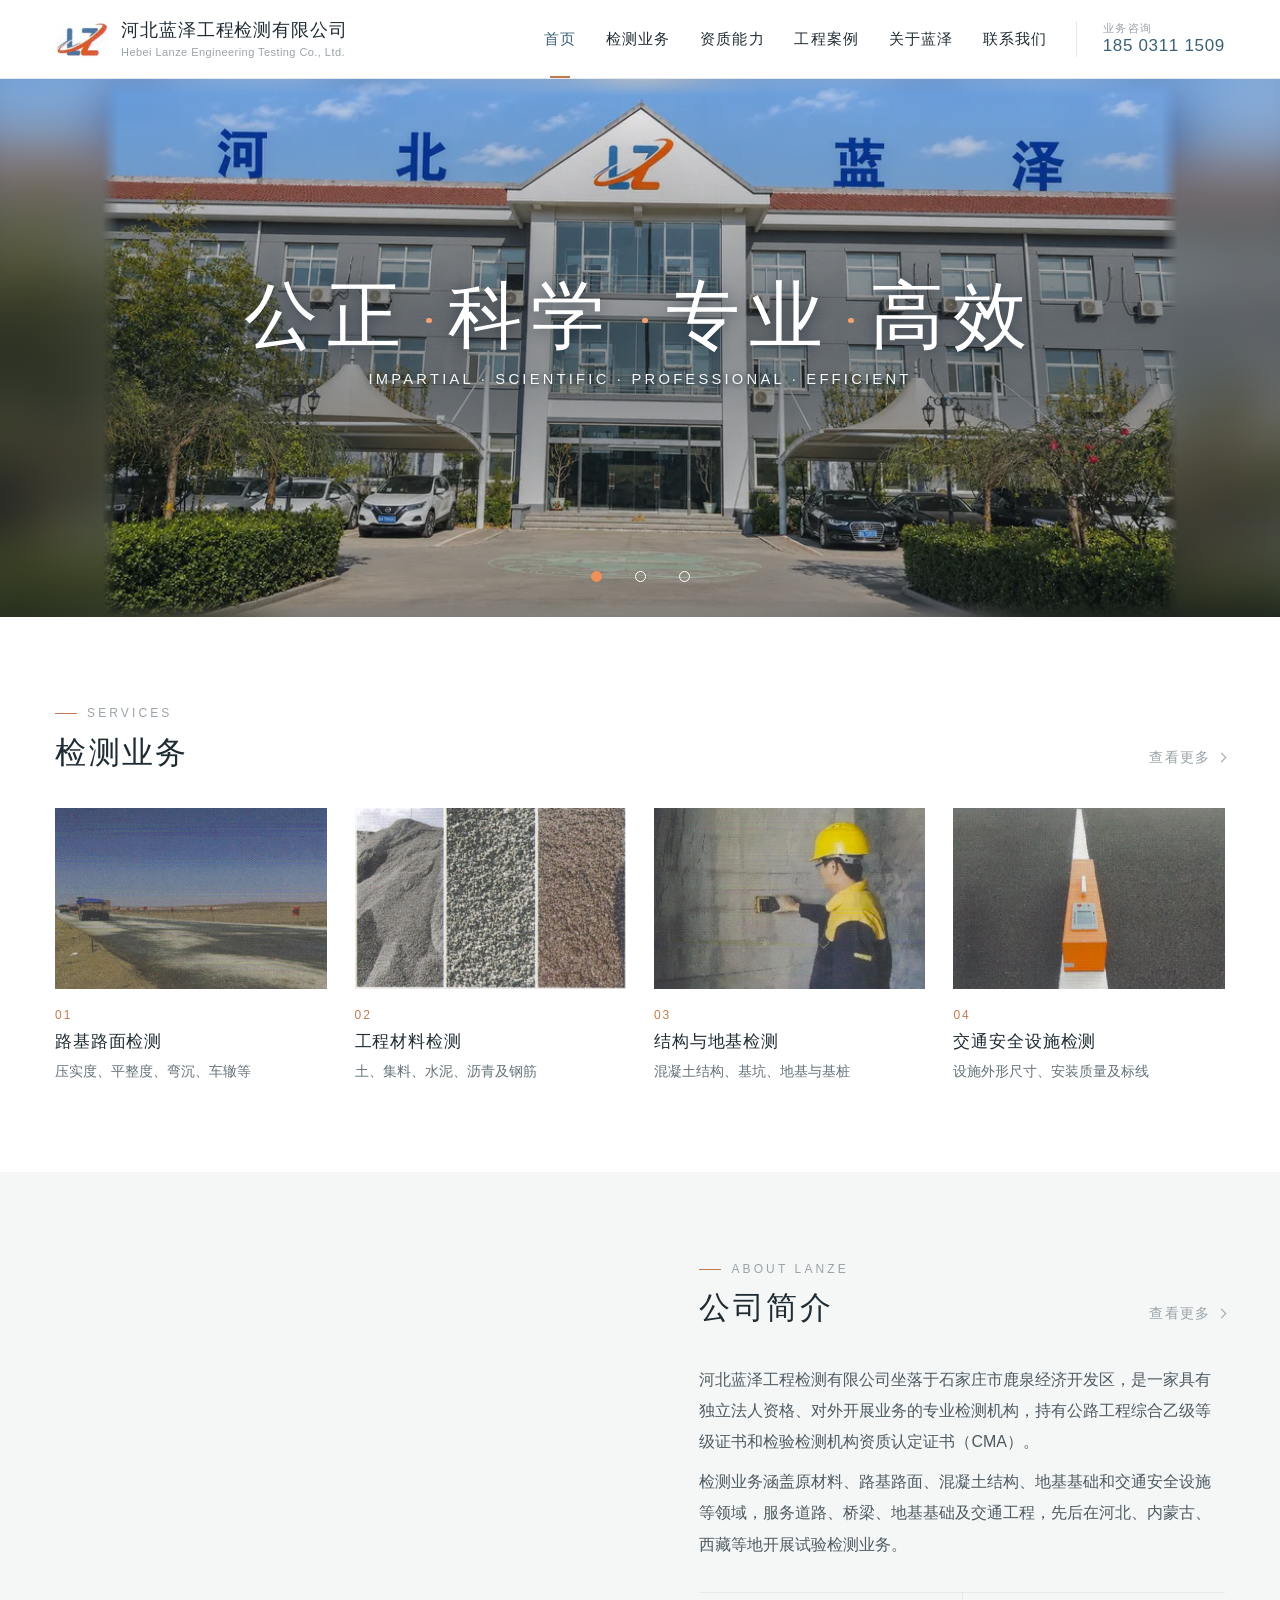
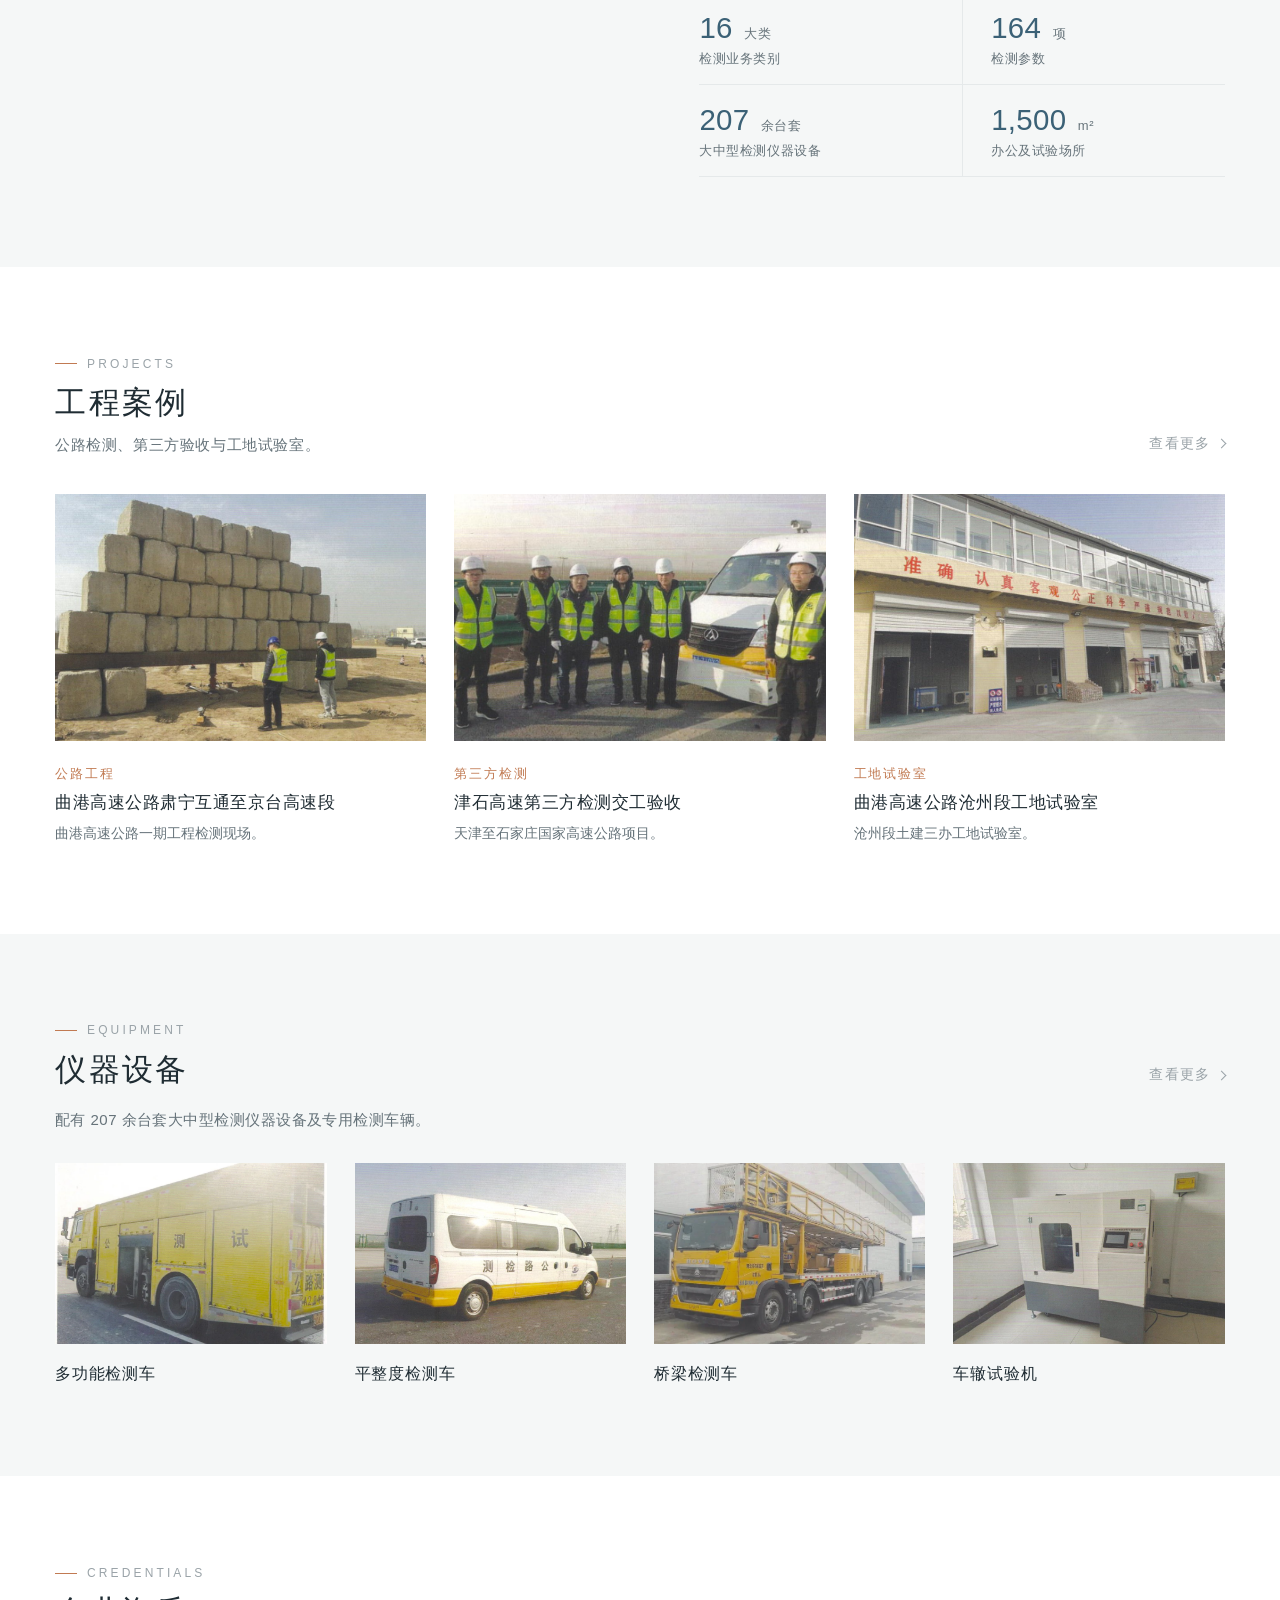
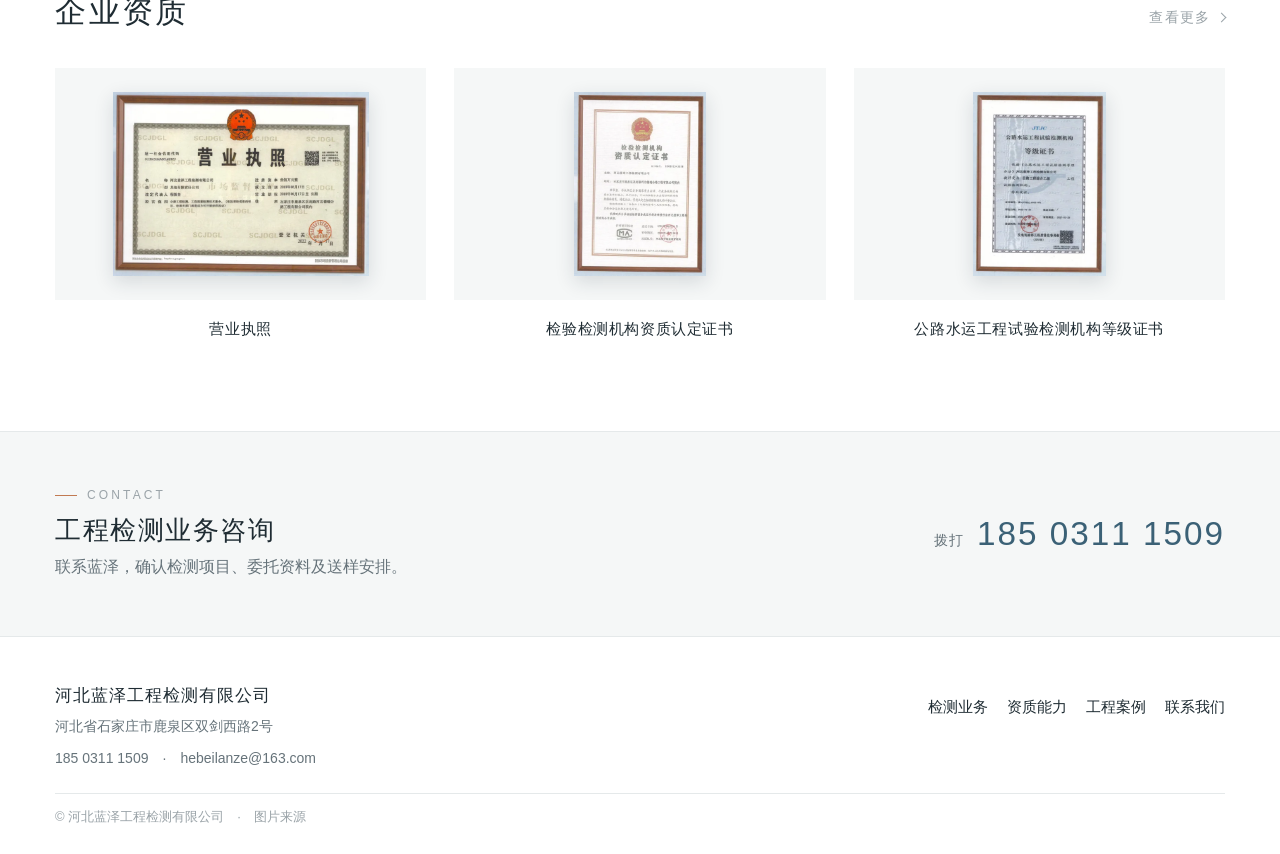
==== commit 4d01718b: "Refresh the homepage carousel with sunny photos" ====
--- a/index.html
+++ b/index.html
@@ -6,12 +6,12 @@
   <meta name="description" content="河北蓝泽工程检测有限公司提供公路工程、工程材料及地基基础检测服务。浏览业务范围、资质能力、工程案例及联系方式。">
   <title>河北蓝泽工程检测有限公司｜公路工程试验检测</title>
   <link rel="icon" href="assets/logo.jpg" type="image/jpeg">
-  <link rel="stylesheet" href="styles.css?v=20261122g">
-  <link rel="stylesheet" href="desktop-carousel.css?v=20261122g" media="(min-width: 961px), (min-width: 871px) and (min-height: 501px), (min-width: 871px) and (pointer: fine), (min-width: 871px) and (pointer: none)">
-  <link rel="stylesheet" href="desktop.css?v=20261122g" media="(min-width: 961px), (min-width: 871px) and (min-height: 501px), (min-width: 871px) and (pointer: fine), (min-width: 871px) and (pointer: none)">
-  <link rel="stylesheet" href="mobile.css?v=20261122g" media="(max-width: 870px), (max-width: 960px) and (max-height: 500px) and (pointer: coarse)">
-  <script src="site.js?v=20261122g" defer></script>
-  <script src="carousel.js?v=20261122g" defer></script>
+  <link rel="stylesheet" href="styles.css?v=20261122h">
+  <link rel="stylesheet" href="desktop-carousel.css?v=20261122-sunny" media="(min-width: 961px), (min-width: 871px) and (min-height: 501px), (min-width: 871px) and (pointer: fine), (min-width: 871px) and (pointer: none)">
+  <link rel="stylesheet" href="desktop.css?v=20261122h" media="(min-width: 961px), (min-width: 871px) and (min-height: 501px), (min-width: 871px) and (pointer: fine), (min-width: 871px) and (pointer: none)">
+  <link rel="stylesheet" href="mobile.css?v=20261122-sunny" media="(max-width: 870px), (max-width: 960px) and (max-height: 500px) and (pointer: coarse)">
+  <script src="site.js?v=20261122h" defer></script>
+  <script src="carousel.js?v=20261122h" defer></script>
 </head>
 <body class="home-page">
 <a class="skip" href="#main">跳至页面内容</a>
@@ -44,18 +44,17 @@
 
           <div class="hero-slide hero-office" data-slide data-active aria-hidden="false">
             <picture>
-              <source media="(max-width: 870px), (max-width: 960px) and (max-height: 500px) and (pointer: coarse)" srcset="assets/office-mobile.webp" type="image/webp">
-              <source media="(max-width: 870px), (max-width: 960px) and (max-height: 500px) and (pointer: coarse)" srcset="assets/office-mobile.jpg">
-              <img src="assets/office.jpg" alt="河北蓝泽工程检测有限公司正门" width="1800" height="899" fetchpriority="high">
+              <source media="(max-width: 870px), (max-width: 960px) and (max-height: 500px) and (pointer: coarse)" srcset="assets/office-sunny-mobile.webp" type="image/webp">
+              <source media="(max-width: 870px), (max-width: 960px) and (max-height: 500px) and (pointer: coarse)" srcset="assets/office-sunny-mobile.jpg">
+              <img src="assets/office-sunny.jpg" alt="河北蓝泽工程检测有限公司正门" width="1774" height="886" fetchpriority="high">
             </picture>
           </div>
 
-          <!-- shijiazhuang-expressway.jpg photo credit and license: assets/photo-credits.txt -->
           <div class="hero-slide hero-highway" data-slide aria-hidden="true">
             <picture>
-              <source media="(max-width: 870px), (max-width: 960px) and (max-height: 500px) and (pointer: coarse)" srcset="assets/shijiazhuang-expressway-mobile.webp" type="image/webp">
-              <source media="(max-width: 870px), (max-width: 960px) and (max-height: 500px) and (pointer: coarse)" srcset="assets/shijiazhuang-expressway-mobile.jpg">
-              <img src="assets/shijiazhuang-expressway.jpg" alt="石家庄 S78 高速公路的高处远景" width="1800" height="960" decoding="async">
+              <source media="(max-width: 870px), (max-width: 960px) and (max-height: 500px) and (pointer: coarse)" srcset="assets/guanting-expressway-mobile.webp" type="image/webp">
+              <source media="(max-width: 870px), (max-width: 960px) and (max-height: 500px) and (pointer: coarse)" srcset="assets/guanting-expressway-mobile.jpg">
+              <img src="assets/guanting-expressway.jpg" alt="河北张家口怀来 G6 京藏高速公路跨官厅水库的航拍远景" width="1920" height="1080" decoding="async">
             </picture>
           </div>
 
@@ -75,7 +74,7 @@
     </div>
     <div class="hero-controls" data-slide-controls role="group" aria-label="首页图片切换">
       <button class="slide-select" type="button" data-slide-to="0" aria-label="显示公司正门" aria-pressed="true"></button>
-<button class="slide-select" type="button" data-slide-to="1" aria-label="显示石家庄 S78 高速公路远景" aria-pressed="false"></button>
+<button class="slide-select" type="button" data-slide-to="1" aria-label="显示京藏高速官厅水库段航拍远景" aria-pressed="false"></button>
 <button class="slide-select" type="button" data-slide-to="2" aria-label="显示蓝泽检测车" aria-pressed="false"></button>
     </div>
   </section>
@@ -178,7 +177,7 @@
         <a href="contact.html">联系我们</a>
       </nav>
     </div>
-    <div class="footer-small">© 河北蓝泽工程检测有限公司</div>
+    <div class="footer-small">© 河北蓝泽工程检测有限公司　·　<a href="assets/photo-credits.txt">图片来源</a></div>
   </div>
 </footer>
 <nav class="mobile-only mobile-contact" aria-label="业务联系">
--- a/desktop-carousel.css
+++ b/desktop-carousel.css
@@ -1,8 +1,8 @@
 .hero .container { min-height: clamp(360px, min(42vw, calc(100vh - 230px)), 640px); }
 .hero-slide { transition: none; }
 
-.hero-office { --hero-backdrop: url("assets/office.jpg"); --photo-ratio: calc(1800 / 899); }
-.hero-highway { --hero-backdrop: url("assets/shijiazhuang-expressway.jpg"); --photo-ratio: calc(1800 / 960); }
+.hero-office { --hero-backdrop: url("assets/office-sunny.jpg"); --photo-ratio: calc(1774 / 886); }
+.hero-highway { --hero-backdrop: url("assets/guanting-expressway.jpg"); --photo-ratio: calc(1920 / 1080); }
 .hero-bridge-truck { --hero-backdrop: url("assets/bridge-truck.jpg"); --photo-ratio: calc(1800 / 867); }
 .hero-slide::before {
   content: "";
@@ -13,6 +13,9 @@
 }
 .hero-slide::after {
   background: linear-gradient(180deg, rgba(19,28,35,.13), rgba(19,28,35,.50) 44%, rgba(19,28,35,.49) 58%, rgba(19,28,35,.25) 84%, rgba(19,28,35,.34));
+}
+.hero-office::after, .hero-highway::after {
+  background: linear-gradient(180deg, rgba(19,28,35,.04), rgba(19,28,35,.45) 44%, rgba(19,28,35,.44) 58%, rgba(19,28,35,.20) 84%, rgba(19,28,35,.27));
 }
 .hero-slide picture {
   position: relative;
--- a/mobile.css
+++ b/mobile.css
@@ -39,9 +39,20 @@
 }
 .brand { flex: 1; gap: 10px; padding-block: 6px; }
 .brand-mark { flex: 0 0 auto; width: 40px; height: 30px; }
-.brand-text { display: block; }
-.brand-name { display: block; color: var(--ink); font-size: clamp(.875rem, 4.2vw, 1.0625rem); font-weight: 500; letter-spacing: .04em; }
-.brand-en { display: none; }
+.brand-text { display: block; min-width: 0; }
+.brand-name { display: block; color: var(--ink); font-size: clamp(.875rem, 4.2vw, 1.0625rem); font-weight: 500; letter-spacing: .04em; line-height: 1.3; }
+/* 公司名下方小行英文，字号随屏宽缩放，宽度与中文名大致对齐 */
+.brand-en {
+  display: block;
+  margin-top: 1px;
+  overflow: hidden;
+  color: var(--soft);
+  font-size: clamp(.47rem, 2.2vw, .6875rem);
+  letter-spacing: .02em;
+  line-height: 1.3;
+  text-overflow: ellipsis;
+  white-space: nowrap;
+}
 .header .menu-button {
   width: 44px;
   height: 44px;
@@ -124,8 +135,12 @@
   touch-action: pan-y pinch-zoom;
   background: #2e3c44;
 }
-.hero-office { --hero-backdrop: url("assets/office-mobile.webp"); }
-.hero-highway { --hero-backdrop: url("assets/shijiazhuang-expressway-mobile.webp"); }
+.hero-office { --hero-backdrop: url("assets/office-sunny-mobile.jpg"); }
+.hero-highway { --hero-backdrop: url("assets/guanting-expressway-mobile.jpg"); }
+@supports (background-image: image-set(url("") type("image/webp"))) {
+  .hero-office { --hero-backdrop: image-set(url("assets/office-sunny-mobile.webp") type("image/webp"), url("assets/office-sunny-mobile.jpg") type("image/jpeg")); }
+  .hero-highway { --hero-backdrop: image-set(url("assets/guanting-expressway-mobile.webp") type("image/webp"), url("assets/guanting-expressway-mobile.jpg") type("image/jpeg")); }
+}
 .hero-bridge-truck { --hero-backdrop: url("assets/bridge-truck-mobile.webp"); }
 .hero-slide { overflow: hidden; }
 .hero-slide::before {
@@ -148,6 +163,9 @@
   mask-image: linear-gradient(to bottom, transparent, #000 14px, #000 calc(100% - 14px), transparent);
 }
 .hero-slide::after { background: linear-gradient(180deg, rgba(16, 24, 29, .16) 0%, rgba(16, 24, 29, .42) 50%, rgba(16, 24, 29, .4) 100%); }
+.hero-office::after, .hero-highway::after {
+  background: linear-gradient(180deg, rgba(16, 24, 29, .05), rgba(16, 24, 29, .40) 50%, rgba(16, 24, 29, .30));
+}
 .hero > .container {
   position: absolute;
   inset: 0;
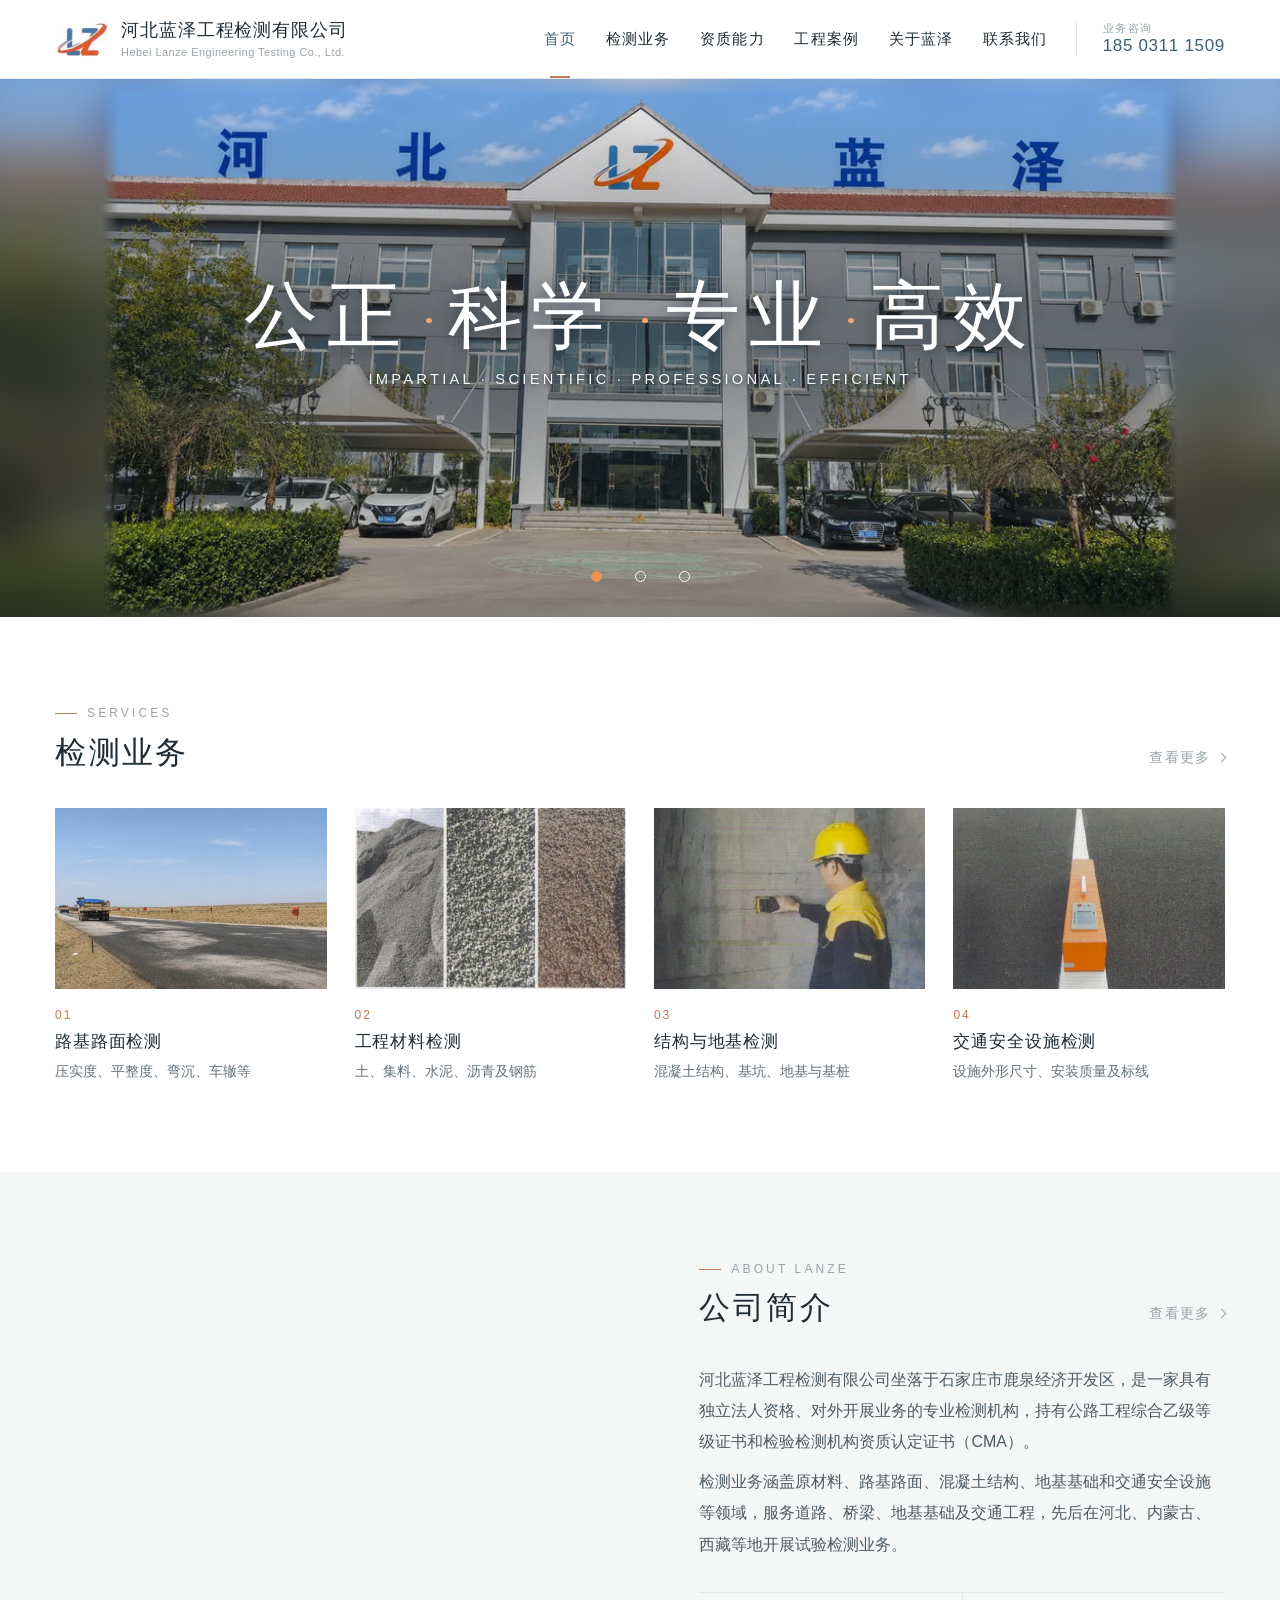
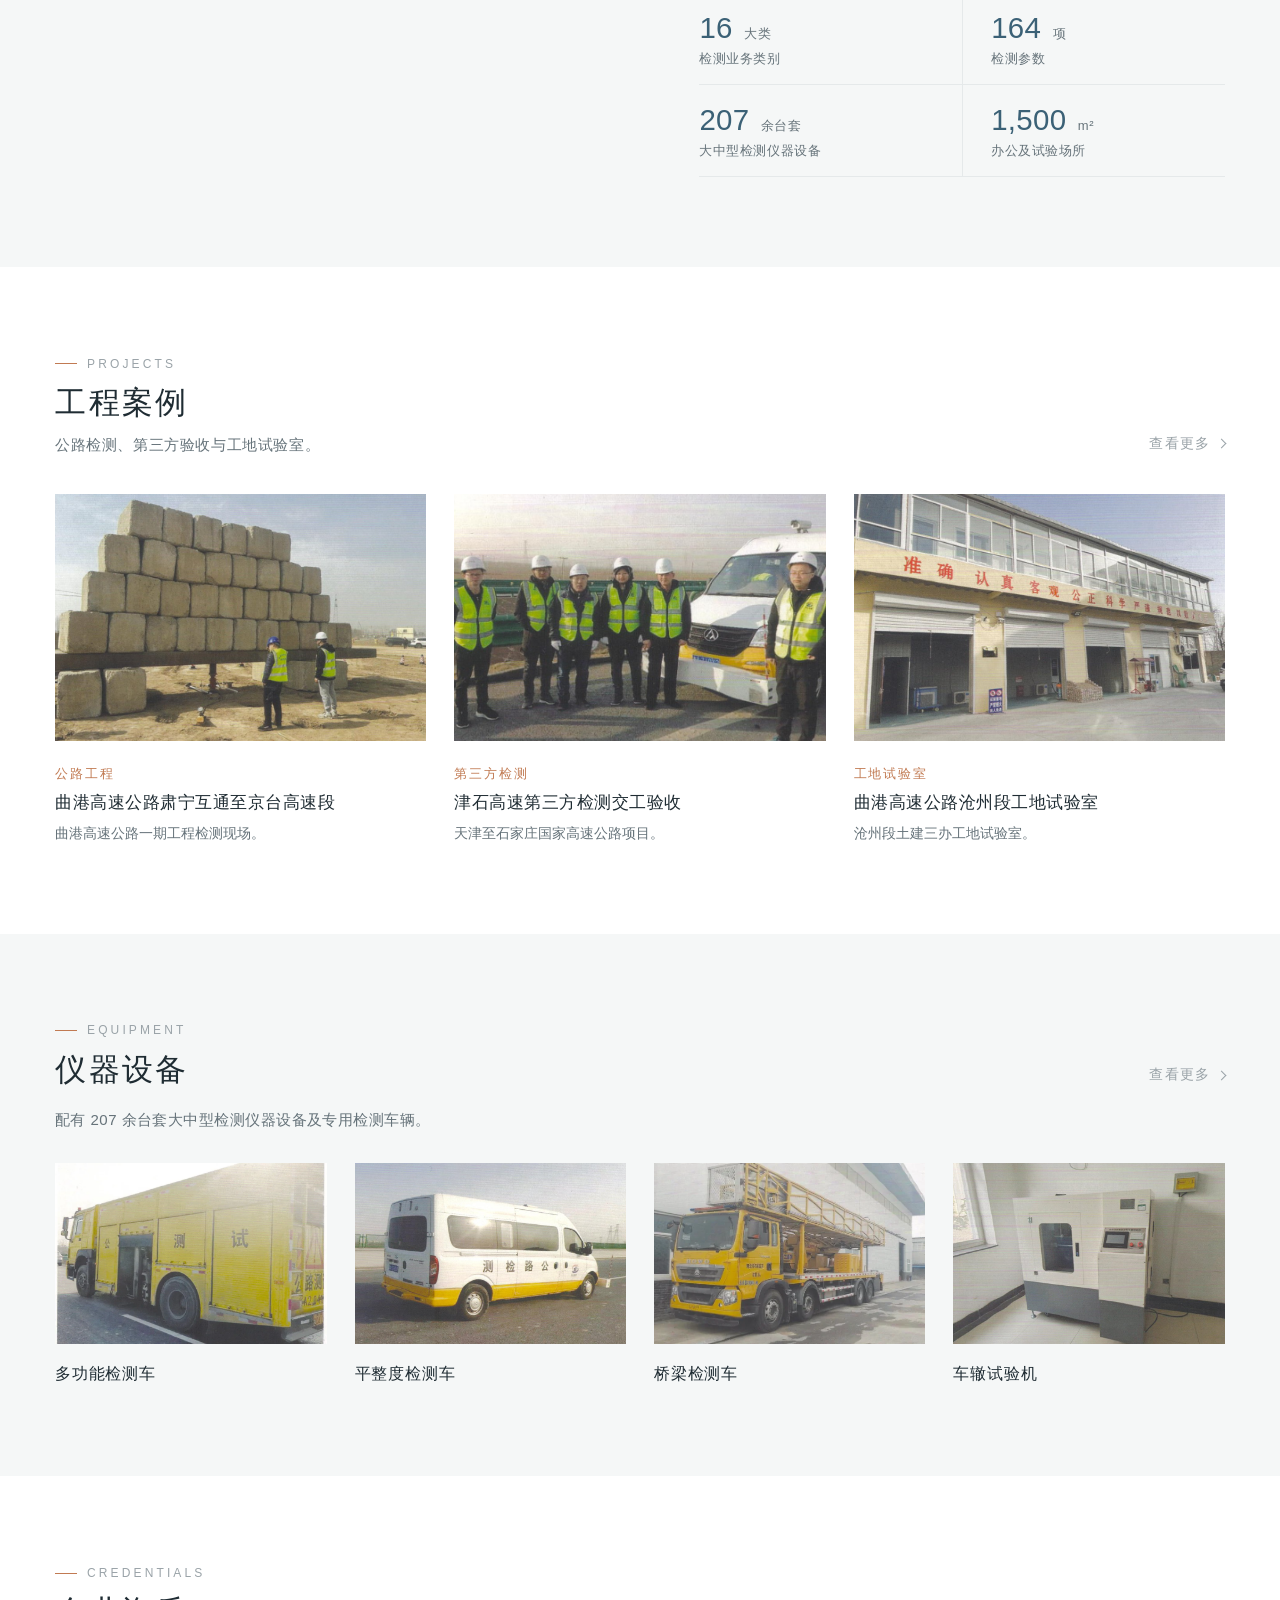
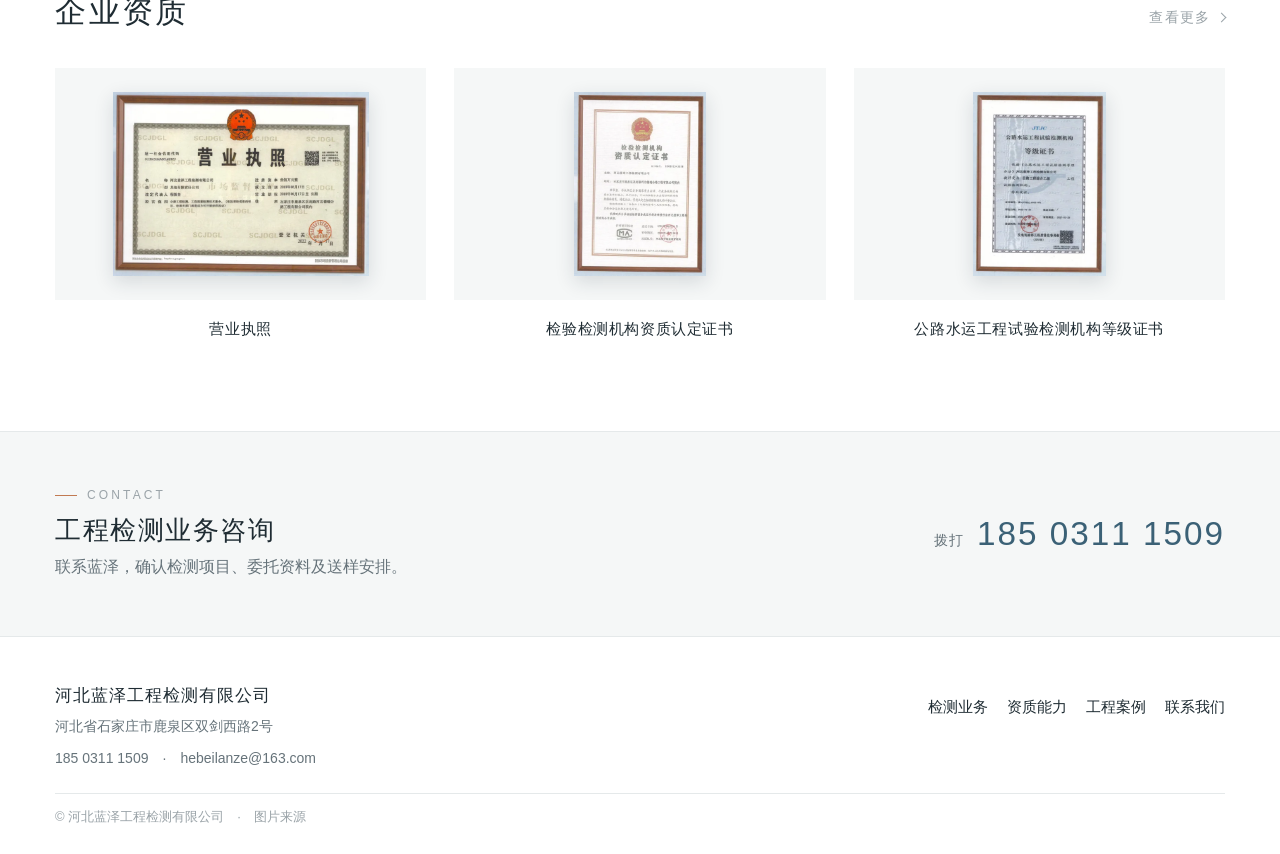
==== commit 52f5ecc4: "Brighten the inspection truck and road testing photos" ====
--- a/index.html
+++ b/index.html
@@ -7,9 +7,9 @@
   <title>河北蓝泽工程检测有限公司｜公路工程试验检测</title>
   <link rel="icon" href="assets/logo.jpg" type="image/jpeg">
   <link rel="stylesheet" href="styles.css?v=20261122h">
-  <link rel="stylesheet" href="desktop-carousel.css?v=20261122-sunny" media="(min-width: 961px), (min-width: 871px) and (min-height: 501px), (min-width: 871px) and (pointer: fine), (min-width: 871px) and (pointer: none)">
+  <link rel="stylesheet" href="desktop-carousel.css?v=20261122-clear" media="(min-width: 961px), (min-width: 871px) and (min-height: 501px), (min-width: 871px) and (pointer: fine), (min-width: 871px) and (pointer: none)">
   <link rel="stylesheet" href="desktop.css?v=20261122h" media="(min-width: 961px), (min-width: 871px) and (min-height: 501px), (min-width: 871px) and (pointer: fine), (min-width: 871px) and (pointer: none)">
-  <link rel="stylesheet" href="mobile.css?v=20261122-sunny" media="(max-width: 870px), (max-width: 960px) and (max-height: 500px) and (pointer: coarse)">
+  <link rel="stylesheet" href="mobile.css?v=20261122-clear" media="(max-width: 870px), (max-width: 960px) and (max-height: 500px) and (pointer: coarse)">
   <script src="site.js?v=20261122h" defer></script>
   <script src="carousel.js?v=20261122h" defer></script>
 </head>
@@ -61,9 +61,9 @@
 
           <div class="hero-slide hero-bridge-truck" data-slide aria-hidden="true">
             <picture>
-              <source media="(max-width: 870px), (max-width: 960px) and (max-height: 500px) and (pointer: coarse)" srcset="assets/bridge-truck-mobile.webp" type="image/webp">
-              <source media="(max-width: 870px), (max-width: 960px) and (max-height: 500px) and (pointer: coarse)" srcset="assets/bridge-truck-mobile.jpg">
-              <img src="assets/bridge-truck.jpg" alt="河北蓝泽的黄色桥梁检测车" width="1800" height="867" decoding="async">
+              <source media="(max-width: 870px), (max-width: 960px) and (max-height: 500px) and (pointer: coarse)" srcset="assets/bridge-truck-clear-mobile.webp" type="image/webp">
+              <source media="(max-width: 870px), (max-width: 960px) and (max-height: 500px) and (pointer: coarse)" srcset="assets/bridge-truck-clear-mobile.jpg">
+              <img src="assets/bridge-truck-clear.jpg" alt="河北蓝泽的黄色桥梁检测车" width="1807" height="870" decoding="async">
             </picture>
           </div></div>
     <div class="container">
@@ -82,7 +82,7 @@
     <div class="container">
       <div class="section-heading"><div><p class="mobile-only section-eyebrow" lang="en">Services</p><h2>检测业务</h2></div><a class="button button-outline home-more" href="services.html" aria-label="查看更多检测业务">查看更多</a></div>
       <div class="cards cards-four service-cards"><a class="card" href="services.html#road">
-              <img src="assets/road.jpg" alt="" width="440" height="296" loading="lazy" decoding="async">
+              <img src="assets/road-clear.jpg" alt="" width="880" height="592" loading="lazy" decoding="async">
               <div class="card-body"><h3>路基路面检测</h3><p>压实度、平整度、弯沉、车辙等</p></div>
             </a>
 <a class="card" href="services.html#materials">
--- a/desktop-carousel.css
+++ b/desktop-carousel.css
@@ -3,7 +3,7 @@
 
 .hero-office { --hero-backdrop: url("assets/office-sunny.jpg"); --photo-ratio: calc(1774 / 886); }
 .hero-highway { --hero-backdrop: url("assets/guanting-expressway.jpg"); --photo-ratio: calc(1920 / 1080); }
-.hero-bridge-truck { --hero-backdrop: url("assets/bridge-truck.jpg"); --photo-ratio: calc(1800 / 867); }
+.hero-bridge-truck { --hero-backdrop: url("assets/bridge-truck-clear.jpg"); --photo-ratio: calc(1807 / 870); }
 .hero-slide::before {
   content: "";
   position: absolute;
@@ -12,9 +12,6 @@
   filter: blur(28px) saturate(.84);
 }
 .hero-slide::after {
-  background: linear-gradient(180deg, rgba(19,28,35,.13), rgba(19,28,35,.50) 44%, rgba(19,28,35,.49) 58%, rgba(19,28,35,.25) 84%, rgba(19,28,35,.34));
-}
-.hero-office::after, .hero-highway::after {
   background: linear-gradient(180deg, rgba(19,28,35,.04), rgba(19,28,35,.45) 44%, rgba(19,28,35,.44) 58%, rgba(19,28,35,.20) 84%, rgba(19,28,35,.27));
 }
 .hero-slide picture {
--- a/mobile.css
+++ b/mobile.css
@@ -137,11 +137,12 @@
 }
 .hero-office { --hero-backdrop: url("assets/office-sunny-mobile.jpg"); }
 .hero-highway { --hero-backdrop: url("assets/guanting-expressway-mobile.jpg"); }
+.hero-bridge-truck { --hero-backdrop: url("assets/bridge-truck-clear-mobile.jpg"); }
 @supports (background-image: image-set(url("") type("image/webp"))) {
   .hero-office { --hero-backdrop: image-set(url("assets/office-sunny-mobile.webp") type("image/webp"), url("assets/office-sunny-mobile.jpg") type("image/jpeg")); }
   .hero-highway { --hero-backdrop: image-set(url("assets/guanting-expressway-mobile.webp") type("image/webp"), url("assets/guanting-expressway-mobile.jpg") type("image/jpeg")); }
-}
-.hero-bridge-truck { --hero-backdrop: url("assets/bridge-truck-mobile.webp"); }
+  .hero-bridge-truck { --hero-backdrop: image-set(url("assets/bridge-truck-clear-mobile.webp") type("image/webp"), url("assets/bridge-truck-clear-mobile.jpg") type("image/jpeg")); }
+}
 .hero-slide { overflow: hidden; }
 .hero-slide::before {
   position: absolute;
@@ -162,8 +163,7 @@
   -webkit-mask-image: linear-gradient(to bottom, transparent, #000 14px, #000 calc(100% - 14px), transparent);
   mask-image: linear-gradient(to bottom, transparent, #000 14px, #000 calc(100% - 14px), transparent);
 }
-.hero-slide::after { background: linear-gradient(180deg, rgba(16, 24, 29, .16) 0%, rgba(16, 24, 29, .42) 50%, rgba(16, 24, 29, .4) 100%); }
-.hero-office::after, .hero-highway::after {
+.hero-slide::after {
   background: linear-gradient(180deg, rgba(16, 24, 29, .05), rgba(16, 24, 29, .40) 50%, rgba(16, 24, 29, .30));
 }
 .hero > .container {
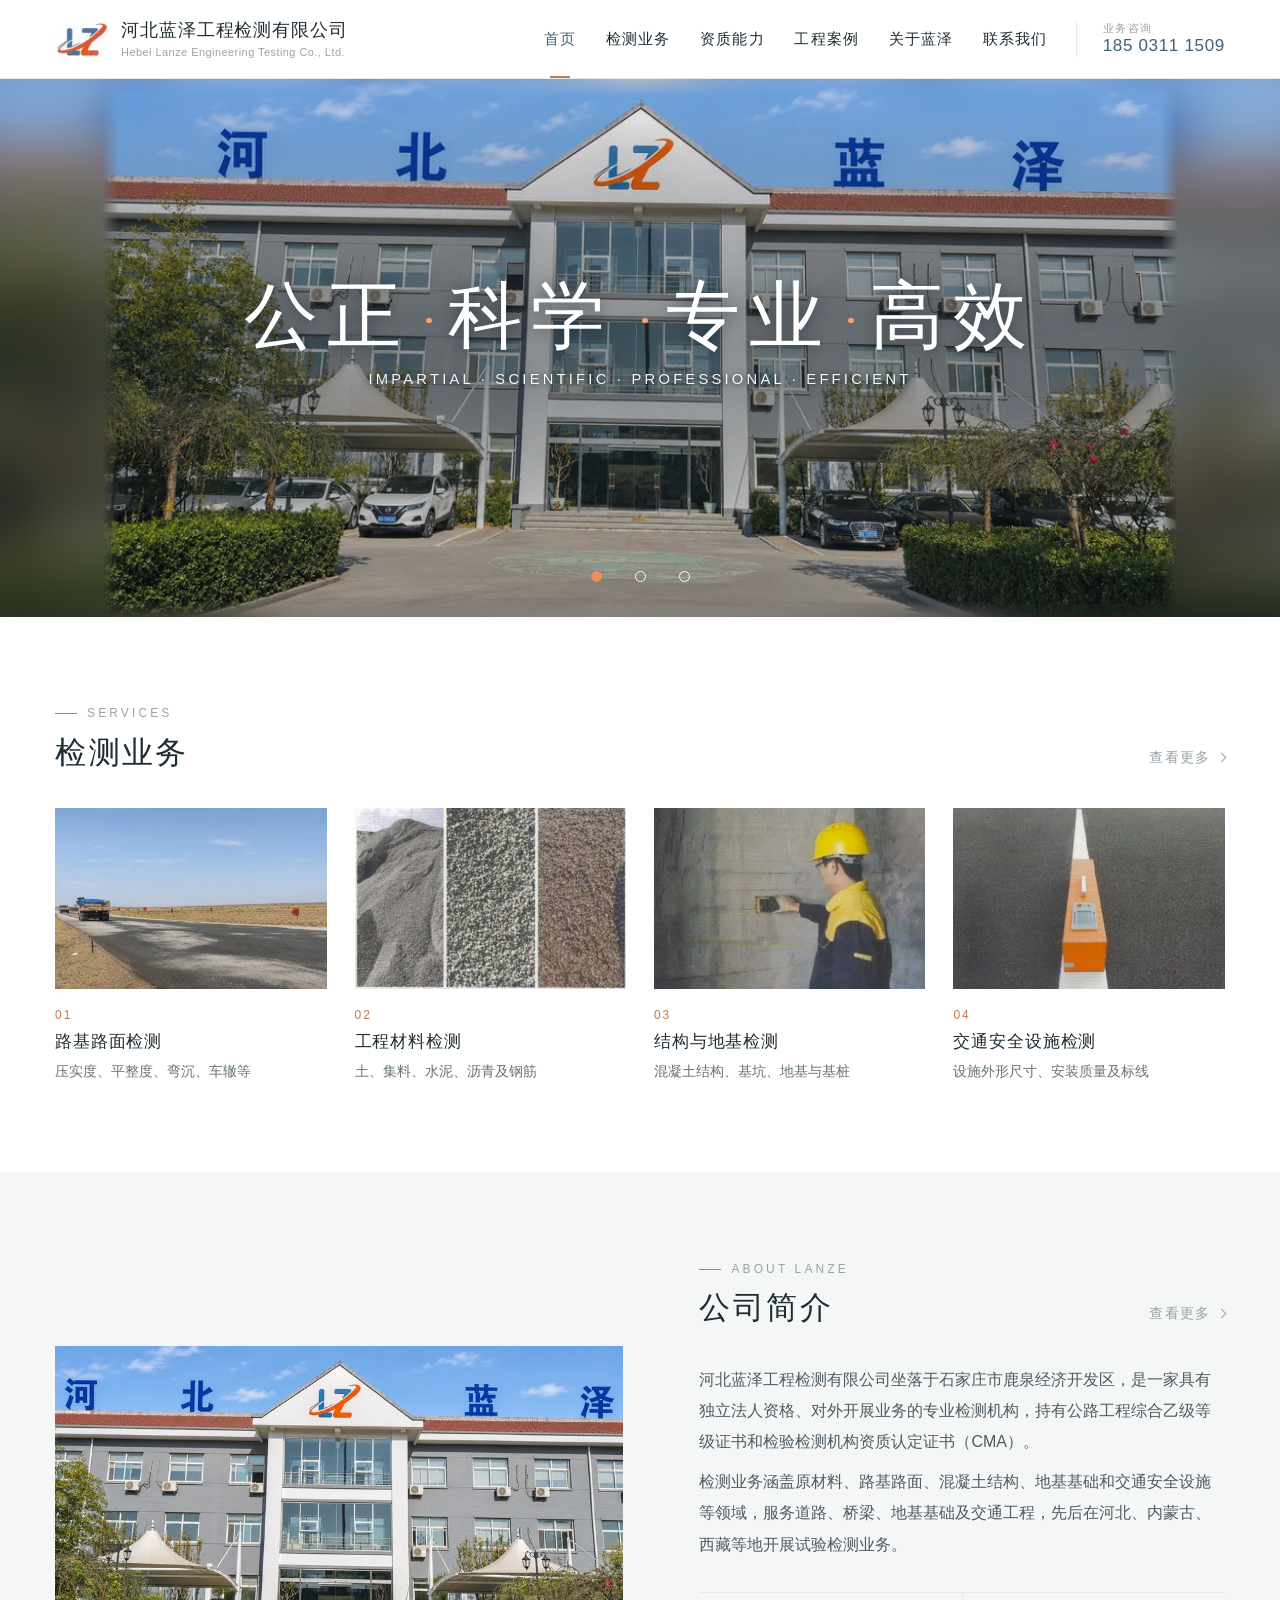
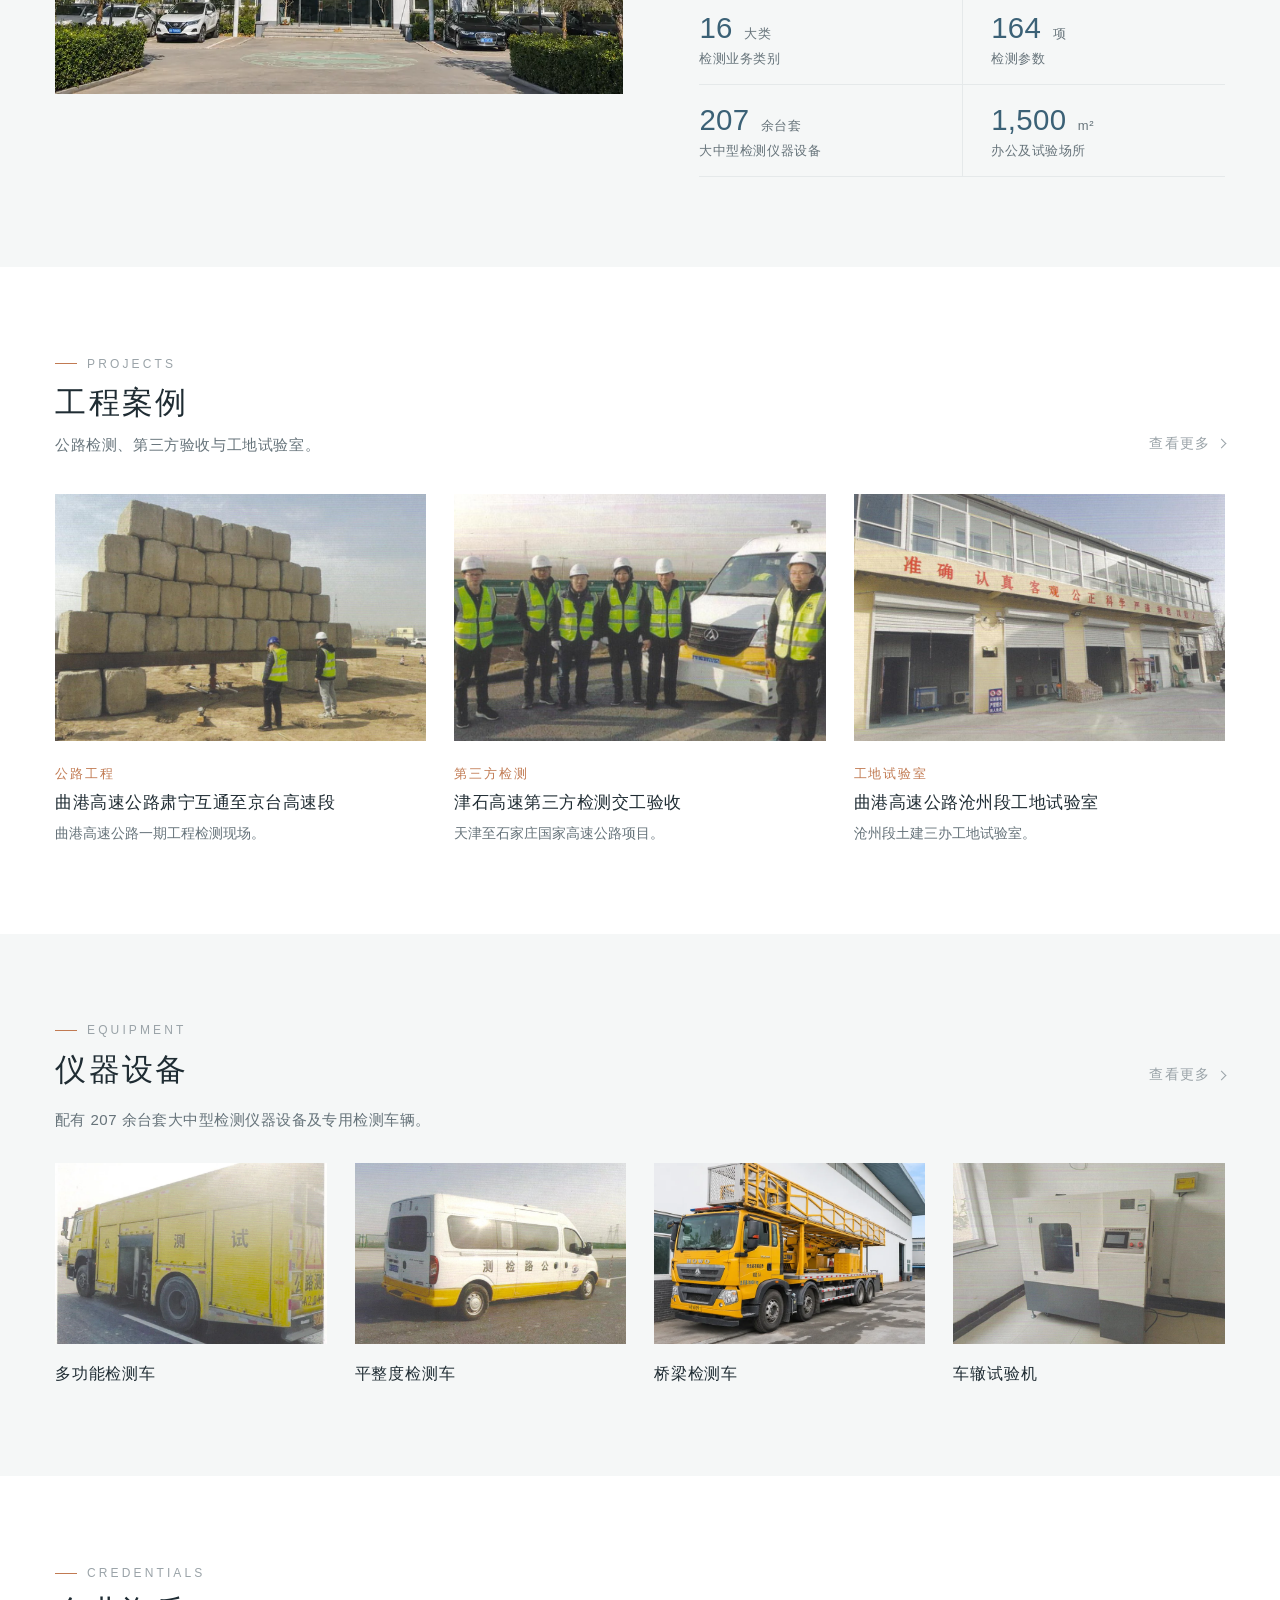
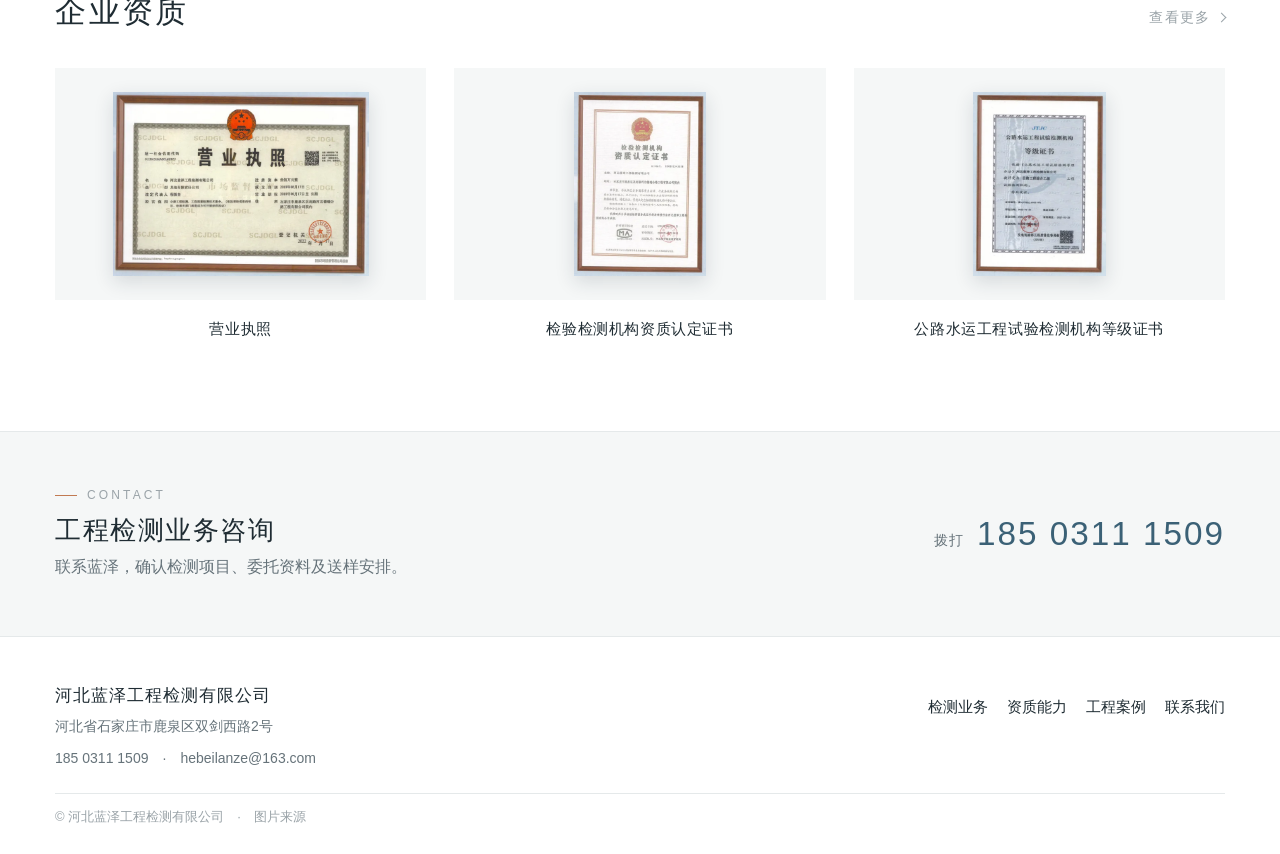
==== commit 8063a5ef: "Use the retouched photos wherever they appear" ====
--- a/index.html
+++ b/index.html
@@ -103,9 +103,9 @@
     <div class="container split">
       <figure class="split-media">
         <picture>
-          <source media="(max-width: 870px), (max-width: 960px) and (max-height: 500px) and (pointer: coarse)" srcset="assets/office-mobile.webp" type="image/webp">
-          <source media="(max-width: 870px), (max-width: 960px) and (max-height: 500px) and (pointer: coarse)" srcset="assets/office-mobile.jpg">
-          <img src="assets/office.jpg" alt="河北蓝泽工程检测有限公司正门" width="1800" height="899" loading="lazy" decoding="async">
+          <source media="(max-width: 870px), (max-width: 960px) and (max-height: 500px) and (pointer: coarse)" srcset="assets/office-sunny-mobile.webp" type="image/webp">
+          <source media="(max-width: 870px), (max-width: 960px) and (max-height: 500px) and (pointer: coarse)" srcset="assets/office-sunny-mobile.jpg">
+          <img src="assets/office-sunny.jpg" alt="河北蓝泽工程检测有限公司正门" width="1774" height="886" loading="lazy" decoding="async">
         </picture>
       </figure>
       <div class="split-copy">
@@ -138,7 +138,7 @@
       <ul class="equipment-strip">
         <li><a href="qualifications.html#laboratory-equipment"><img src="assets/multifunction-testing-vehicle.webp" alt="多功能检测车" width="890" height="831" loading="lazy" decoding="async"><span>多功能检测车</span></a></li>
         <li><a href="qualifications.html#laboratory-equipment"><img src="assets/flatness-vehicle.jpg" alt="平整度检测车" width="900" height="842" loading="lazy" decoding="async"><span>平整度检测车</span></a></li>
-        <li class="equipment-wide"><a href="qualifications.html#laboratory-equipment"><img src="assets/bridge-truck-mobile.webp" alt="桥梁检测车" width="900" height="433" loading="lazy" decoding="async"><span>桥梁检测车</span></a></li>
+        <li class="equipment-wide"><a href="qualifications.html#laboratory-equipment"><img src="assets/bridge-truck-clear-mobile.webp" alt="桥梁检测车" width="1050" height="506" loading="lazy" decoding="async"><span>桥梁检测车</span></a></li>
         <li><a href="qualifications.html#laboratory-equipment"><img src="assets/rut-tester.jpg" alt="车辙试验机" width="870" height="636" loading="lazy" decoding="async"><span>车辙试验机</span></a></li>
       </ul>
     </div>
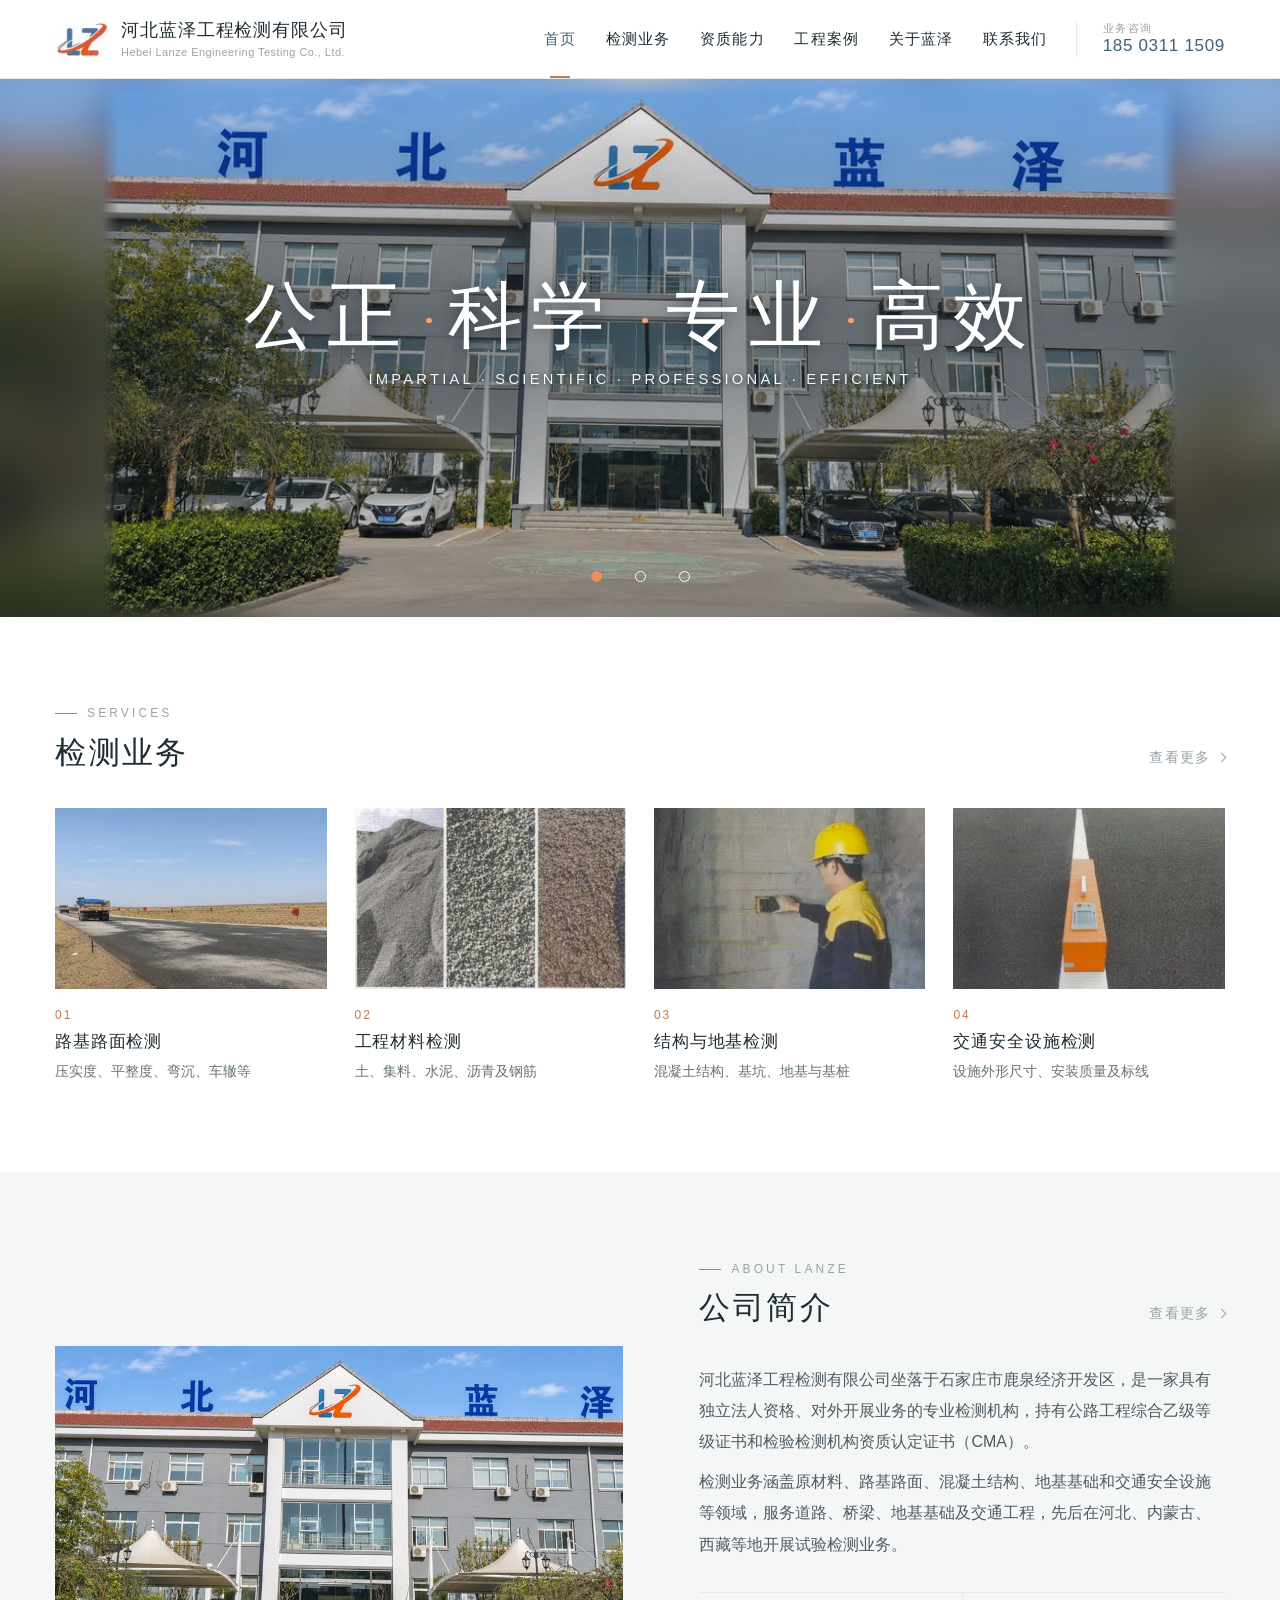
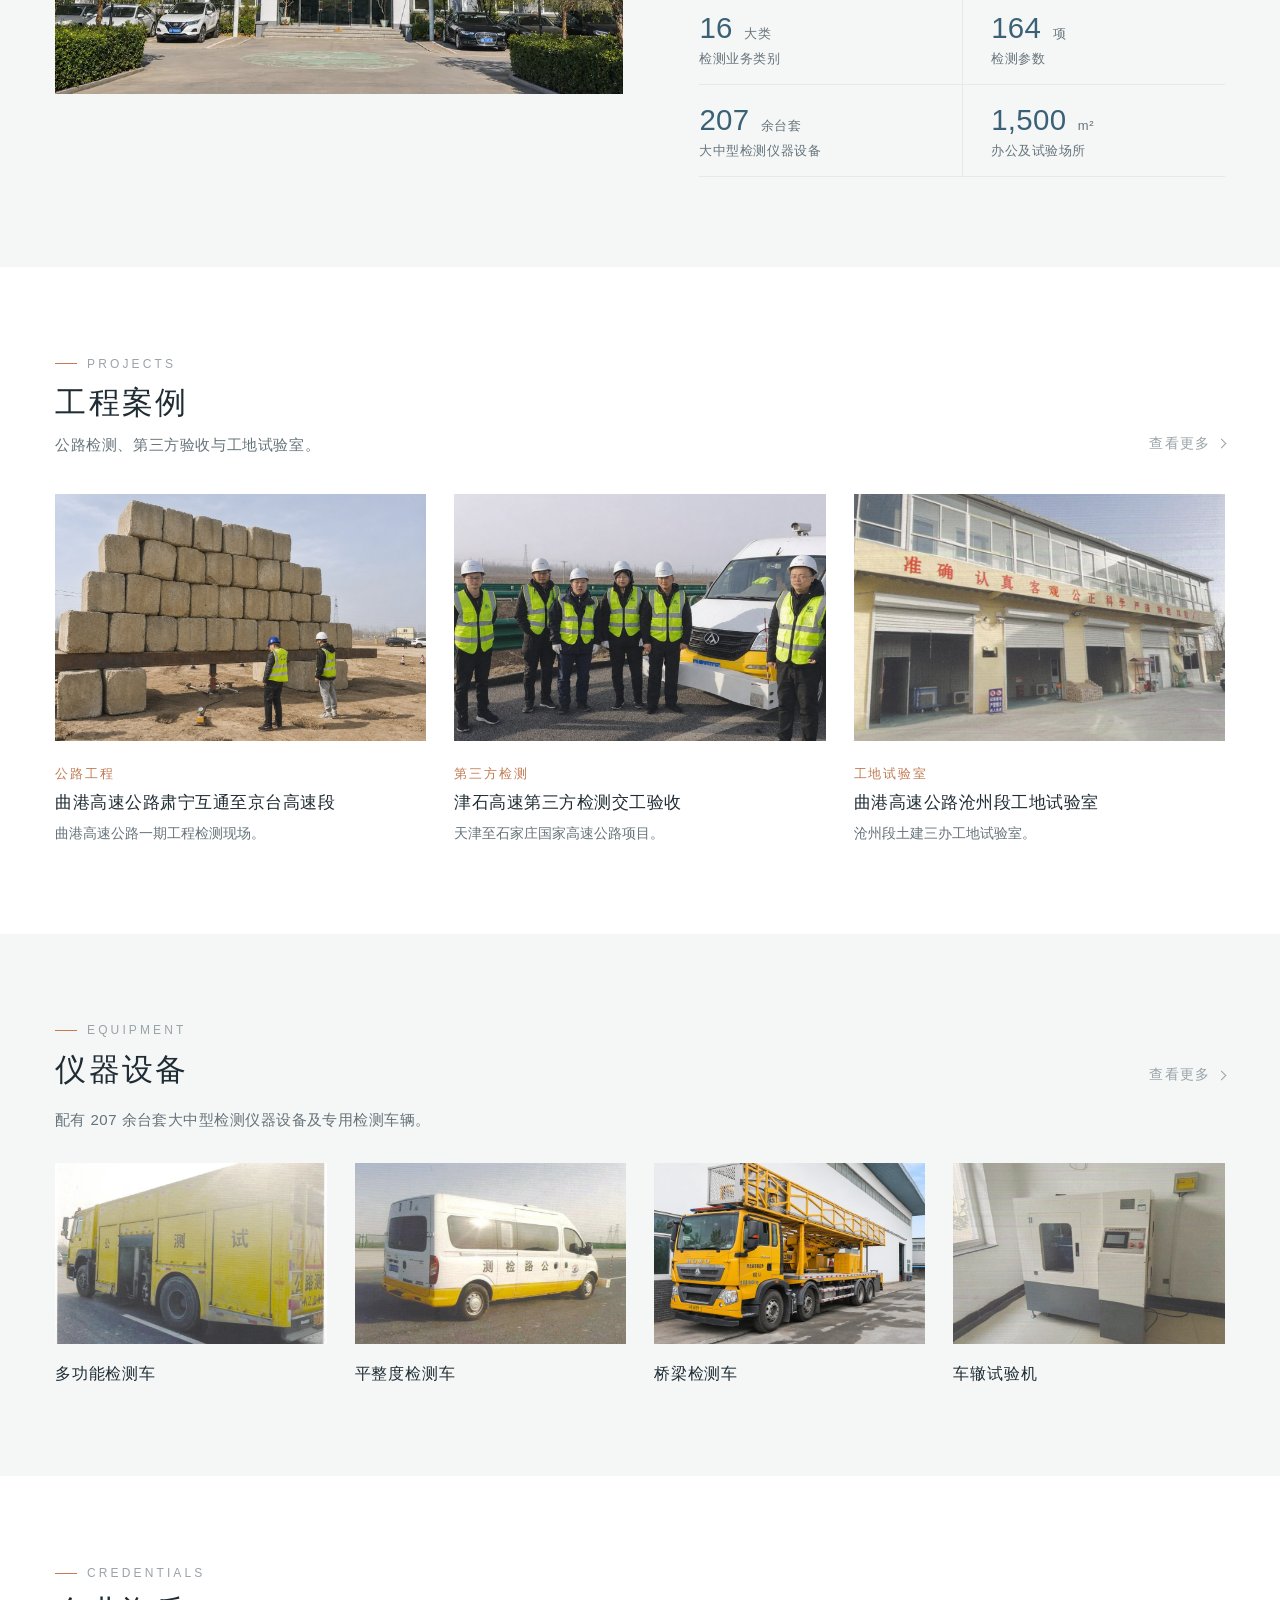
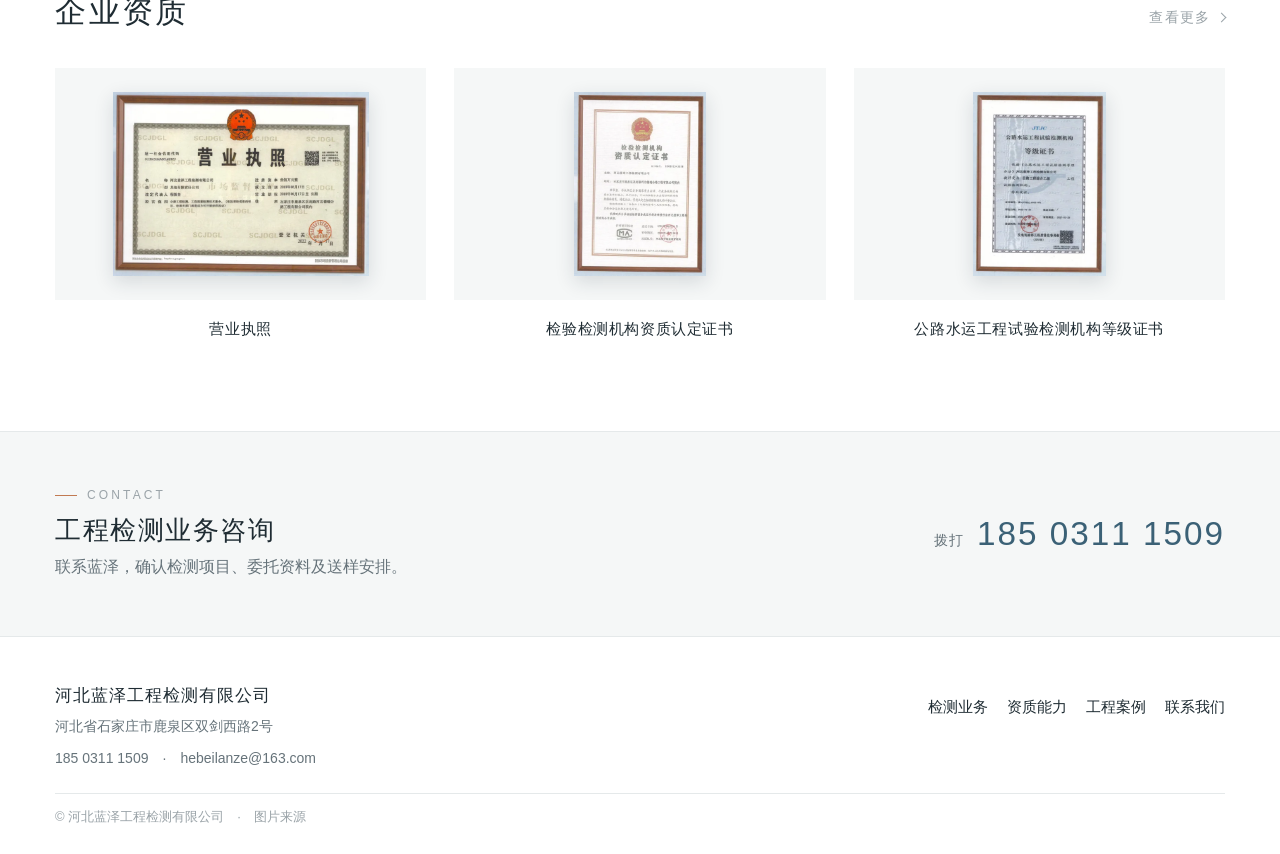
==== commit 806ac4b7: "Restore homepage and project case photos" ====
--- a/index.html
+++ b/index.html
@@ -125,8 +125,8 @@
   <section class="section home-projects" id="home-projects">
     <div class="container">
       <div class="section-heading"><div><p class="mobile-only section-eyebrow" lang="en">Projects</p><h2>工程案例</h2><p>公路检测、第三方验收与工地试验室。</p></div><a class="button button-outline home-more" href="projects.html" aria-label="查看更多工程案例">查看更多</a></div>
-      <div class="cards cards-three case-cards"><a class="card" href="projects.html#qugang"><img src="assets/qugang.jpg" alt="曲港高速公路项目现场" width="946" height="706" loading="lazy" decoding="async"><div class="card-body"><span class="category">公路工程</span><h3>曲港高速公路肃宁互通至京台高速段</h3><p>曲港高速公路一期工程检测现场。</p></div></a>
-<a class="card case-featured" href="projects.html#jinshi"><img src="assets/jinshi.jpg" alt="津石高速交工验收现场的检测人员" width="833" height="833" loading="lazy" decoding="async"><div class="card-body"><span class="category">第三方检测</span><h3>津石高速第三方检测交工验收</h3><p>天津至石家庄国家高速公路项目。</p></div></a>
+      <div class="cards cards-three case-cards"><a class="card" href="projects.html#qugang"><img src="assets/qugang-clear.jpg" alt="曲港高速公路项目现场" width="1280" height="955" loading="lazy" decoding="async"><div class="card-body"><span class="category">公路工程</span><h3>曲港高速公路肃宁互通至京台高速段</h3><p>曲港高速公路一期工程检测现场。</p></div></a>
+<a class="card case-featured" href="projects.html#jinshi"><img src="assets/jinshi-clear.jpg" alt="津石高速交工验收现场的检测人员" width="1200" height="1200" loading="lazy" decoding="async"><div class="card-body"><span class="category">第三方检测</span><h3>津石高速第三方检测交工验收</h3><p>天津至石家庄国家高速公路项目。</p></div></a>
 <a class="card" href="projects.html#laboratory"><img src="assets/site-lab.jpg" alt="曲港高速公路沧州段工地试验室外景" width="970" height="723" loading="lazy" decoding="async"><div class="card-body"><span class="category">工地试验室</span><h3>曲港高速公路沧州段工地试验室</h3><p>沧州段土建三办工地试验室。</p></div></a></div>
     </div>
   </section>
